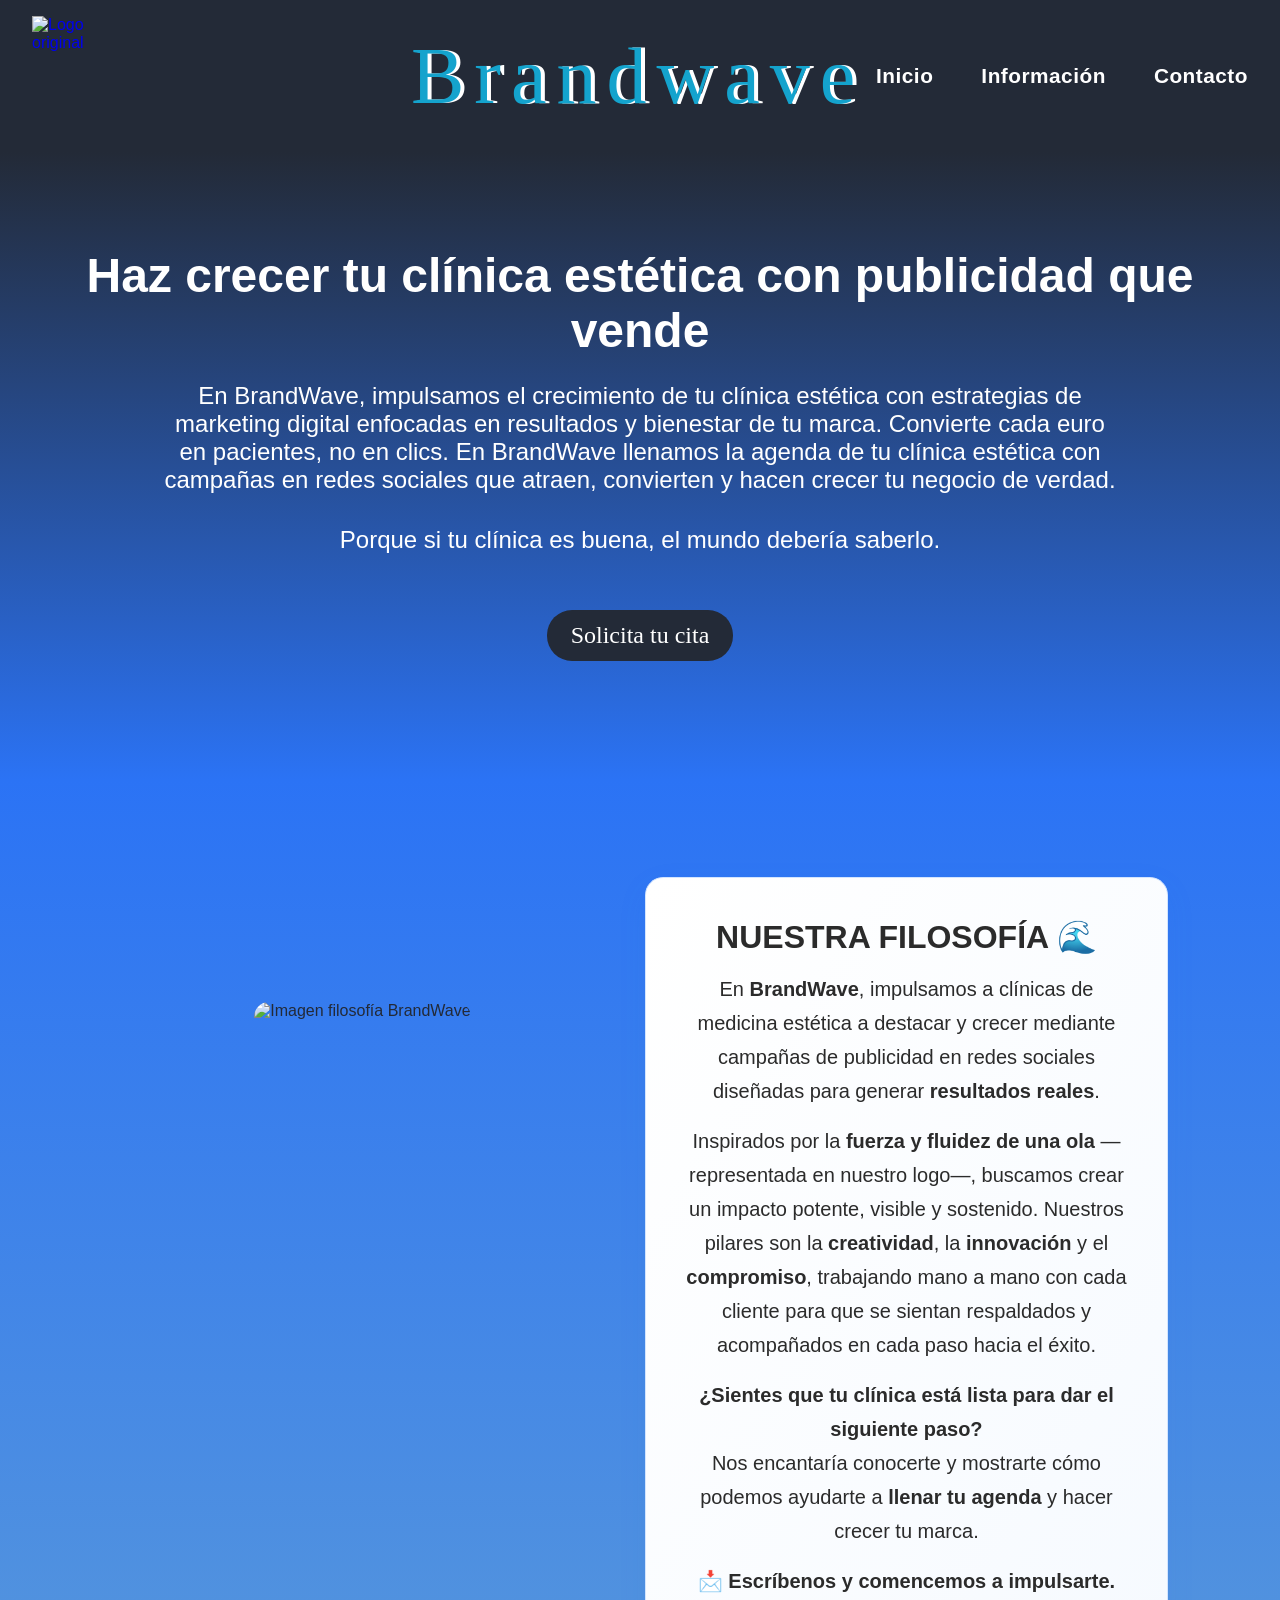
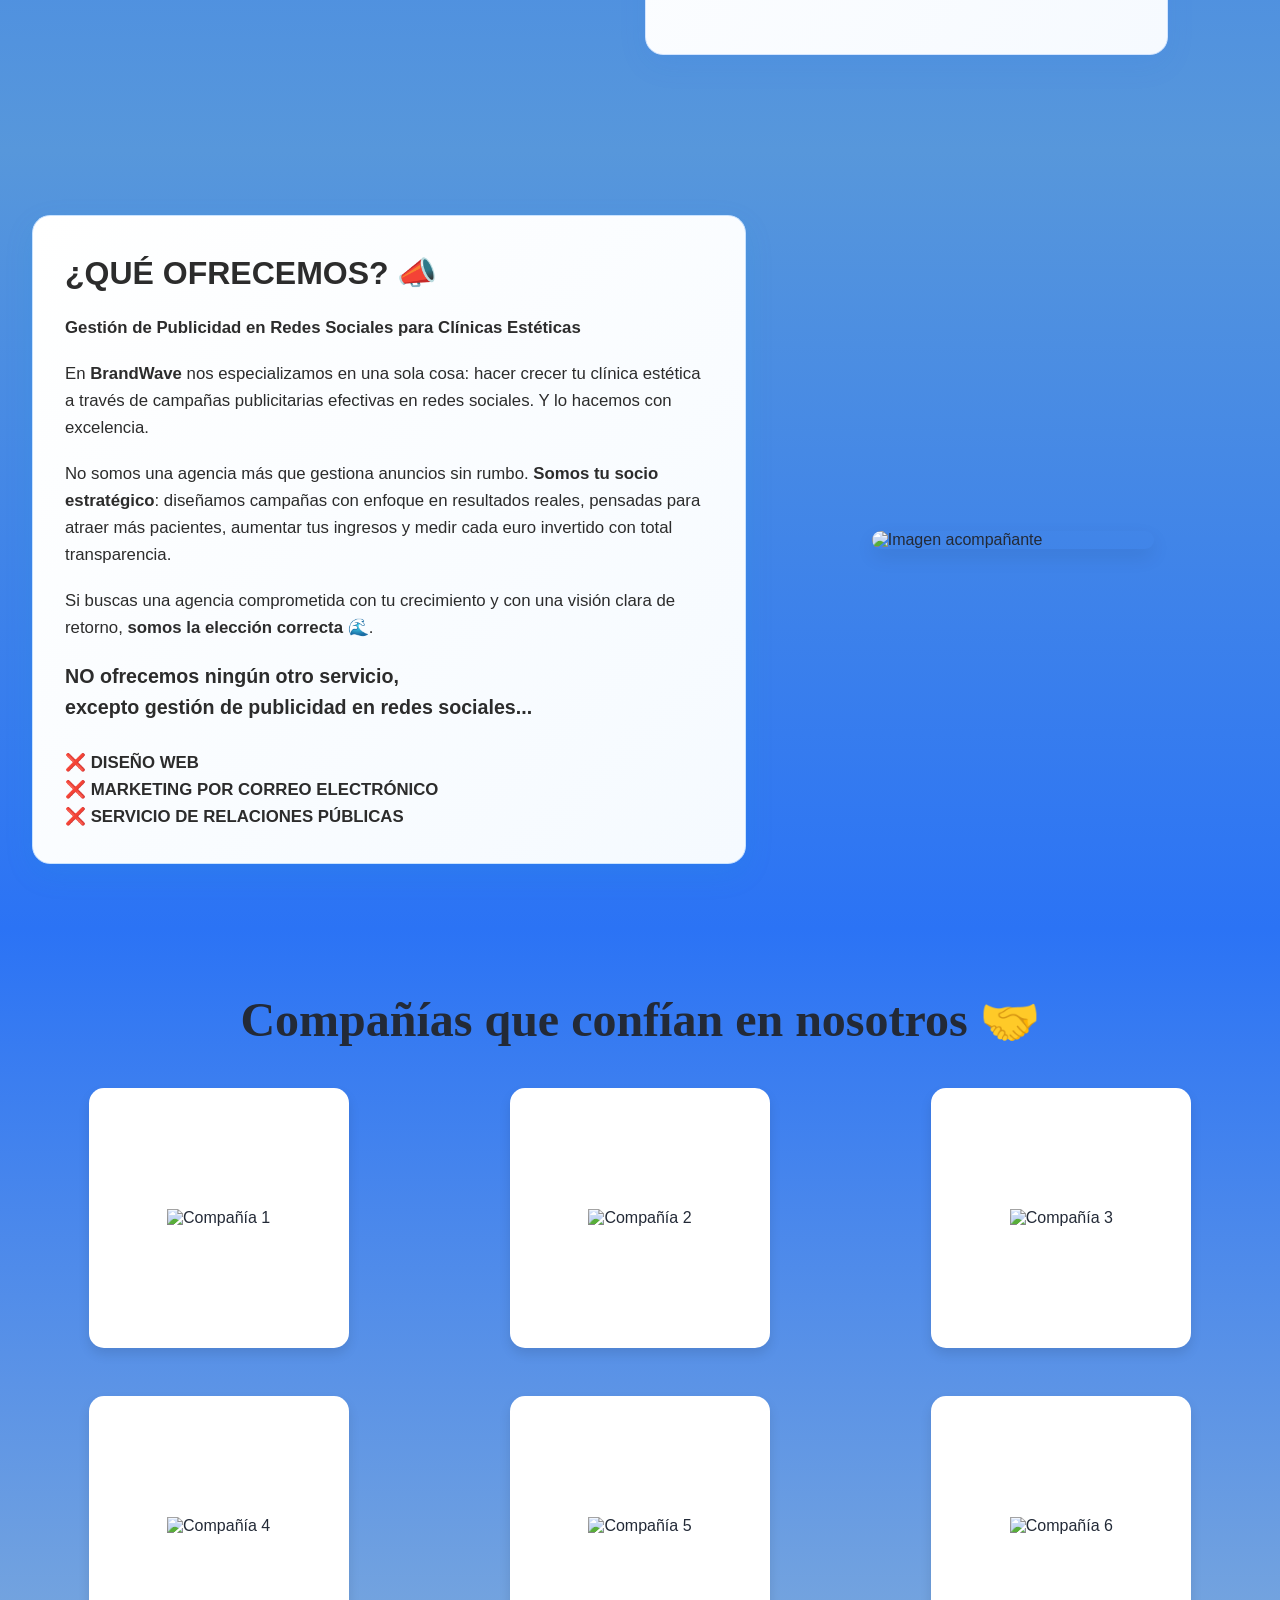
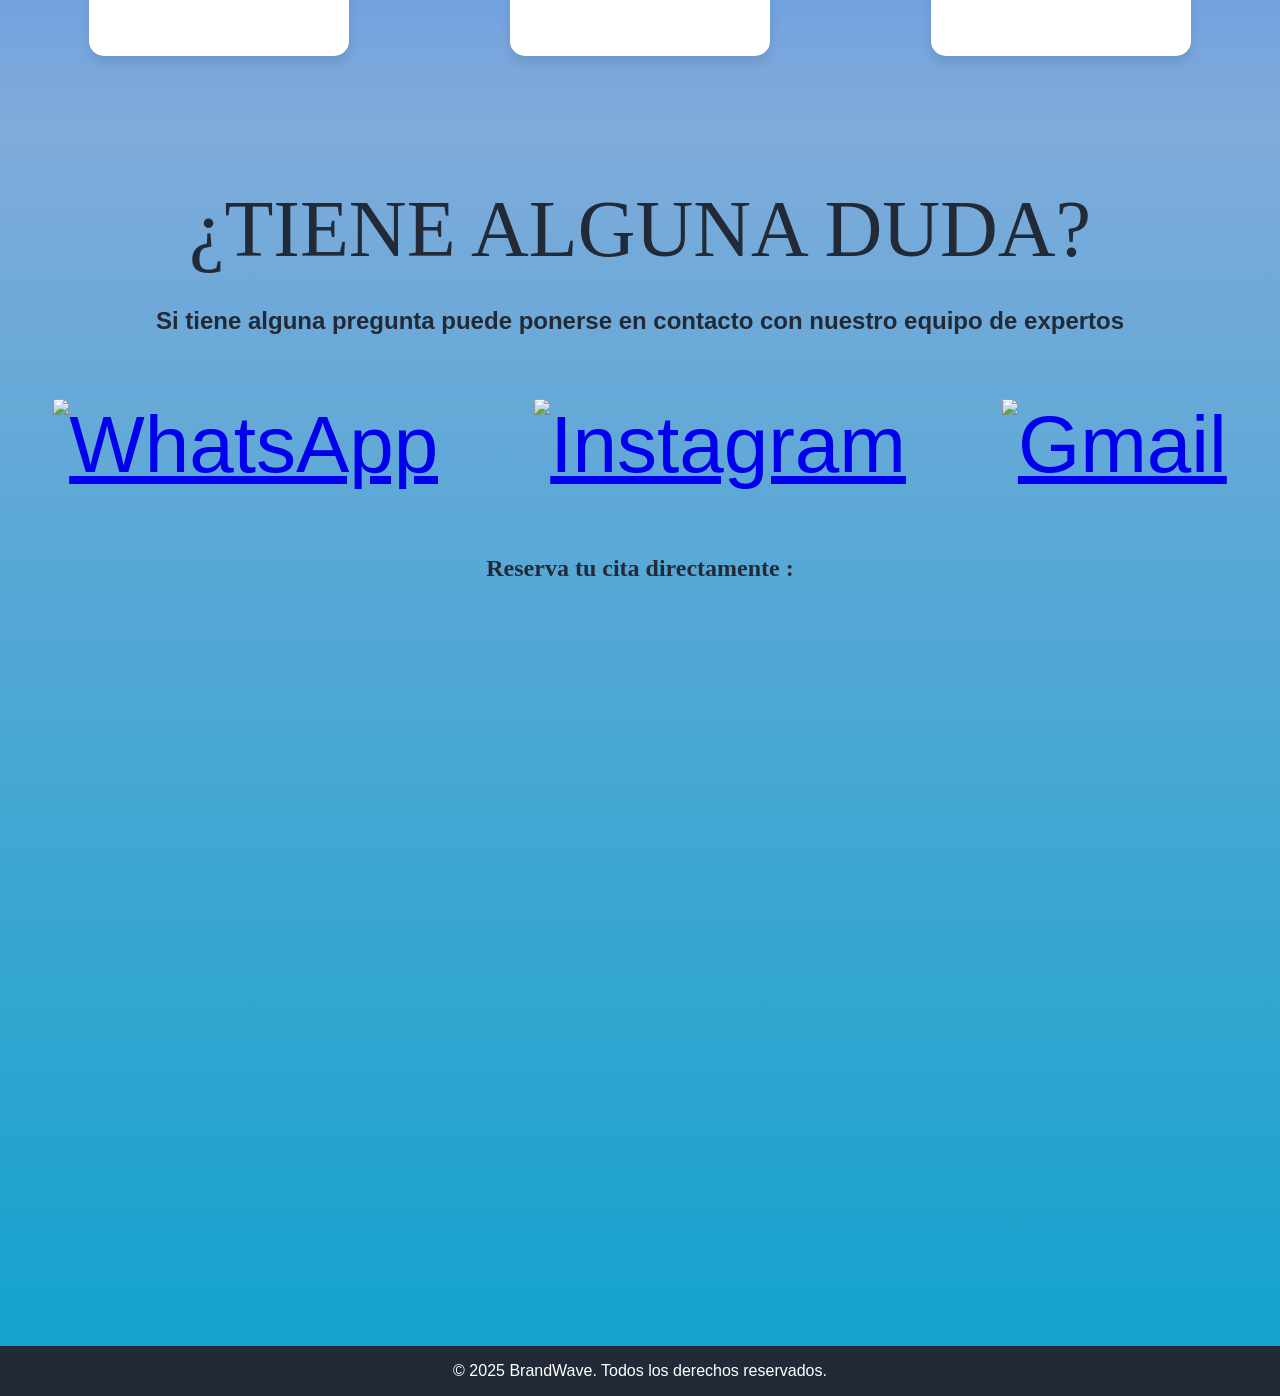
==== index.html @ b9ffb028 "Add files via upload" ====
<!DOCTYPE html>
<html lang="es">
<head>
  <meta charset="UTF-8" />
  <meta name="viewport" content="width=device-width, initial-scale=1.0" />
  <title>BrandWave</title>
  <link rel="stylesheet" href="style.css" />
  <link rel="icon" type="image/png" href="imagenes/favicon.png">
</head>
<body>

  <header>
    <nav class="navbar">
      <a href="#hero" class="logo">
        <img src="imagenes/brandwave_logo.png" alt="Logo original" class="logo-default" />
        <img src="imagenes/logo-brandwave.png" alt="Logo hover" class="logo-hover" />
      </a>       
        <div class="namebrand">
          Brandwave
        </div>

        <div class="hamburger" onclick="toggleMenu()">
          <span></span>
          <span></span>
          <span></span>
        </div>
      
        <ul class="nav-links" id="navLinks">
          <li><a href="#hero">Inicio</a></li>
          <li><a href="#services">Información</a></li>
          <li><a href="#contact">Contacto</a></li>
        </ul>
      </nav>      
  </header>

  <section id="hero" class="hero">
    <div id="particles-js"></div>
    <div class="hero-content">
      <h2>Haz crecer tu clínica estética con publicidad que vende</h2>
      <p>En BrandWave, impulsamos el crecimiento de tu clínica estética con estrategias de marketing digital enfocadas en resultados y bienestar de tu marca. Convierte cada euro en pacientes, no en clics.
        En BrandWave llenamos la agenda de tu clínica estética con campañas en redes sociales que atraen, convierten y hacen crecer tu negocio de verdad.</p>
      <p>Porque si tu clínica es buena, el mundo debería saberlo.</p>
      <button id="scrollToContact" onclick="scrollToContact()">Solicita tu cita</button>
    </div>
  </section>  

  <section id="services" class="services">
    <div class="services-layout">
      <div class="services-image">
        <img src="imagenes/tabla.png" alt="Imagen filosofía BrandWave" />
      </div>
  
      <div class="services-text-box">
        <h2>NUESTRA FILOSOFÍA 🌊</h2>
        <p>En <strong>BrandWave</strong>, impulsamos a clínicas de medicina estética a destacar y crecer mediante campañas de publicidad en redes sociales diseñadas para generar <strong>resultados reales</strong>.</p>
  
        <p>Inspirados por la <strong>fuerza y fluidez de una ola</strong> —representada en nuestro logo—, buscamos crear un impacto potente, visible y sostenido. Nuestros pilares son la <strong>creatividad</strong>, la <strong>innovación</strong> y el <strong>compromiso</strong>, trabajando mano a mano con cada cliente para que se sientan respaldados y acompañados en cada paso hacia el éxito.</p>
  
        <p><strong>¿Sientes que tu clínica está lista para dar el siguiente paso?</strong><br />
        Nos encantaría conocerte y mostrarte cómo podemos ayudarte a <strong>llenar tu agenda</strong> y hacer crecer tu marca.</p>
  
        <p>📩 <strong>Escríbenos y comencemos a impulsarte.</strong></p>
      </div>
    </div>
  </section>

  <section id="ofrecemos" class="ofrecemos-section">
    <div class="ofrecemos-layout">
      
      <div class="ofrecemos-si">
        <h2>¿QUÉ OFRECEMOS? 📣</h2>
        <p><strong>Gestión de Publicidad en Redes Sociales para Clínicas Estéticas</strong></p>
        <p>En <strong>BrandWave</strong> nos especializamos en una sola cosa: hacer crecer tu clínica estética a través de campañas publicitarias efectivas en redes sociales. Y lo hacemos con excelencia.</p>
        <p>No somos una agencia más que gestiona anuncios sin rumbo. <strong>Somos tu socio estratégico</strong>: diseñamos campañas con enfoque en resultados reales, pensadas para atraer más pacientes, aumentar tus ingresos y medir cada euro invertido con total transparencia.</p>
        <p>Si buscas una agencia comprometida con tu crecimiento y con una visión clara de retorno, <strong>somos la elección correcta</strong> 🌊.</p>
        <h3>NO ofrecemos ningún otro servicio,<br /> excepto gestión de publicidad en redes sociales...</h3>
        <ul>
          <br>
          <b>❌ DISEÑO WEB</b><br>
          <b>❌ MARKETING POR CORREO ELECTRÓNICO</b><br>
          <b>❌ SERVICIO DE RELACIONES PÚBLICAS</b>
        </ul>
      </div>
      <div class="ofrecemos-img">
        <img src="imagenes/ofrecemos-img.png" alt="Imagen acompañante" />
      </div>
    </div>
  </section>

  <section id="confian" class="confian-section">
  <h2>Compañías que confían en nosotros 🤝</h2>
  <div class="confian-grid">
    <div class="logo-item"><img src="imagenes/logo1.png" alt="Compañía 1" /></div>
    <div class="logo-item"><img src="imagenes/logo2.png" alt="Compañía 2" /></div>
    <div class="logo-item"><img src="imagenes/logo3.png" alt="Compañía 3" /></div>
    <div class="logo-item"><img src="imagenes/logo4.png" alt="Compañía 4" /></div>
    <div class="logo-item"><img src="imagenes/logo5.png" alt="Compañía 5" /></div>
    <div class="logo-item"><img src="imagenes/logo6.png" alt="Compañía 6" /></div>
  </div>
  </section>
  
  <!-- Botón scroll-top -->
  <button id="scrollTopBtn" onclick="scrollToTop()"></button>
  

  <section id="contact" class="contact">
    ¿TIENE ALGUNA DUDA?
    <div class="social-contact">
      <p>Si tiene alguna pregunta puede ponerse en contacto con nuestro equipo de expertos</p>
      <div class="social-icons">
        <a href="https://api.whatsapp.com/send?phone=34609889685&text=%C2%A1Hola!%20%F0%9F%91%8B%0AGracias%20por%20contactar%20con%20BrandWave.%20%F0%9F%9A%80%0ACu%C3%A9ntame%2C%20%C2%BFc%C3%B3mo%20puedo%20ayudarte%20a%20impulsar%20tu%20cl%C3%ADnica%20de%20medicina%20est%C3%A9tica%3F%20%F0%9F%92%BC%E2%9C%A8" target="_blank">
          <img src="imagenes/whatsapp-icon.svg" alt="WhatsApp" />
        </a>
        <a href="https://www.instagram.com/m/brandwave.agency.smma" target="_blank">
          <img src="imagenes/instagram-icon.svg" alt="Instagram" />
        </a>  
        <a href="https://mail.google.com/mail/u/0/?fs=1&tf=cm&source=mailto&su=Consulta+sobre+publicidad+y+crecimiento&to=cmeseguergarcia@gmail.com&body=%C2%A1Hola!+%F0%9F%98%8A+Me+encantar%C3%ADa+conocer+m%C3%A1s+sobre+c%C3%B3mo+funciona+vuestra+estrategia+para+conseguir+pacientes+y+qu%C3%A9+tipo+de+campa%C3%B1as+podr%C3%ADais+crear+para+mi+cl%C3%ADnica+est%C3%A9tica+%F0%9F%92%86%E2%80%8D%E2%99%80%EF%B8%8F%E2%9C%A8." target="_blank">
          <img src="imagenes/gmail-icon.svg" alt="Gmail" />
        </a>
      </div>
    </div>
    <!-- Calendly integrado -->
    <div class="calendly-contact">
      <p>Reserva tu cita directamente :</p>
      <div class="calendly-inline-widget" data-url="https://calendly.com/brandwaveagency" style="min-width:320px;height:700px;"></div>
    </div>
    <script type="text/javascript" src="https://assets.calendly.com/assets/external/widget.js" async></script>
  </section>

  <footer>
    <p>&copy; 2025 BrandWave. Todos los derechos reservados.</p>
  </footer>

  <script src="imagenes/particles.min.js"></script>
  <script src="script.js"></script>
</body>
</html>
---- style.css ----
/* Estilos base */

* {
    margin: 0;
    padding: 0;
    box-sizing: border-box;
    font-family: 'Segoe UI', sans-serif;
  }
  
  @font-face {
    font-family:letratop;
    src: url(imagenes/Akira.otf);
  }

  @font-face {
    font-family:letratop2;
    src: url(imagenes/Super.ttf);
  }

  .namebrand {
    color: #14a3cd;
    text-shadow: #ffffff 4px 0;
    font-size: 5rem;
    font-family: letratop;
    letter-spacing: 10px;
    transition: color 0.5s ease, transform 0.4s ease;
    padding-left: 23rem;
    cursor: default;
  }  

  .namebrand:hover {
    color: #2B73F5;
    transform: scale(1.05);
  }

  .logo {
    position: relative;
    display: flex;
    align-items: center;
    height: 120px;
    width: auto;
  }

  .logo img {
    height: 130px;
    width: auto;
    object-fit: contain;
    position: absolute;
    top: 0;
    left: 0;
    transition: opacity 0.75s ease-in-out;
  }  
  
  .logo-hover {
    opacity: 0;
    z-index: 2;
  }
  
  .logo-default {
    z-index: 1;
  }

  /* Hover suave */

  .logo:hover .logo-hover {
  opacity: 1;
  }

  .logo:hover .logo-default {
  opacity: 0;
  }

  body {
    background-color: linear-gradient(to bottom, #5797DB, #2b73f5);;
    color: #232A37;
  }
  
  /* Navbar */
  .navbar {
    display: flex;
    justify-content: space-between;
    align-items: center;
    background-color: #232A37;
    padding: 1rem 2rem;
    flex-wrap: wrap;
  }
  
  .nav-links {
    list-style: none;
    display: flex;
    gap: 3rem;
  }

  .nav-links a {
    color: #ffffff;
    text-decoration: none;
    font-weight: bold;
    font-size: 1.3rem;
    letter-spacing: 0.5px;
    transition: color 0.5s ease, transform 0.2s ease;
    display: inline-block;
  }  

  .nav-links a:hover {
    color: #2b73f5;
    transform: scale(1.1);
  }
  
  .hamburger {
    display: none;
    flex-direction: column;
    cursor: pointer;
    gap: 5px;
  }
  
  .hamburger span {
    width: 25px;
    height: 3px;
    background-color: #232a37;
    border-radius: 2px;
    transition: all 0.5s ease;
  }
  
  /* Hero */
  .hero {
    background: linear-gradient(to bottom, #232a37, #2b73f5);
    color: white;
    text-align: center;
    padding: 2rem 2rem;
    cursor: default;
    position: relative;
    overflow: hidden;
  }

  #particles-js {
    position: absolute;
    width: 100%;
    height: 100%;
    top: 0;
    left: 0;
    z-index: 0;
    pointer-events: auto;
  }
    
  .hero-content {
    position: relative;
    z-index: 1;
    text-align: center;
    padding: 4rem 2rem;
    pointer-events: none;
  }

  .hero-content h2 {
    font-size: 3rem;
    margin-bottom: 1.5rem;
  }
  
  .hero-content p {
    font-size: 1.5rem;
    margin-bottom: 2rem;
    padding-left: 6rem;
    padding-right: 6rem;
  }

  .hero-content button {
    background-color: #232a37;
    color: white;
    padding: 0.75rem 1.5rem;
    margin-bottom: 1.5rem;
    margin-top: 1.5rem;
    border: none;
    border-radius: 25px;
    font-size: 1.5rem;
    font-family: letratop2;
    cursor: pointer;
    position: relative;
    pointer-events: auto;
    transition: background-color 0.4s ease, transform 0.4s ease, filter 0.3s ease;
  }

  .hero-content button:hover {
    background-color: #4685f8;
    transform: scale(1.3);
    filter: brightness(1.1);
  }

  /* Servicios */
  .services {
    padding: 4rem 2rem;
    background: linear-gradient(to bottom, #2b73f5, #5797db);
    text-align: center;
  }
  
  .services h2 {
    font-size: 2.3rem;
    margin-bottom: 2rem;
  }

  .services-layout {
    display: flex;
    justify-content: space-between;
    align-items: stretch;
    flex-wrap: nowrap;
    gap: 2rem;
    padding: 2rem 5rem;
  }
  
  .services-image,
  .services-text-box {
    flex: 1 1 65%;
    max-width: 65%;
  }
  
  /* Imagen */
  .services-image {
    display: flex;
    align-items: center;
    justify-content: center;
  }
  
  .services-image img {
    max-width: 100%;
    height: 33rem;
    border-radius: 15px;
    object-fit: cover;
  }
  
  /* Caja blanca */
  .services-text-box {
    background: linear-gradient(to bottom right, #ffffff, #f6faff);
    border: 1px solid #d3e5ff;
    border-radius: 18px;
    padding: 2.5rem;
    box-shadow: 0 10px 30px rgba(43, 115, 245, 0.08);
    color: #2b2b2b;
    display: flex;
    flex-direction: column;
    justify-content: center;
    transition: transform 0.3s ease, box-shadow 0.3s ease;
  }
  
  .services-text-box:hover {
    transform: translateY(-3px);
    box-shadow: 0 12px 34px rgba(43, 115, 245, 0.12);
  }  
  
  .services-text-box h2 {
    margin-bottom: 1rem;
    font-size: 2rem;
  }
  
  .services-text-box p {
    font-size: 1.25rem;
    line-height: 1.7;
    margin-bottom: 1rem;
  }  

  /* Ofrecemos */
  .ofrecemos-section {
    background: linear-gradient(to bottom, #5797db, #2b73f5);
    padding: 4rem 2rem;
  }

  .ofrecemos-layout {
    display: flex;
    gap: 2rem;
    align-items: stretch;
    flex-wrap: nowrap;
  }
  
  .ofrecemos-img {
    flex: 1 1 35%;
    display: flex;
    align-items: center;
    justify-content: center;
  }
  
  .ofrecemos-img img {
    width: 60%;
    height: auto;
    max-height: 600px;
    border-radius: 12px;
    box-shadow: 0 8px 20px rgba(0, 0, 0, 0.08);
    transition: transform 0.4s ease;
  }  

  .ofrecemos-img:hover {
    transform: scale(1.01);
  }

  .ofrecemos-si {
    background: linear-gradient(to bottom right, #ffffff, #f5faff);
    border: 1px solid #c9e3ff;
    border-radius: 18px;
    padding: 2rem;
    flex: 1 1 55%;
    max-height: none;
    box-shadow: 0 10px 30px rgba(20, 163, 205, 0.1);
    font-size: 1.05rem;
    line-height: 1.6;
    color: #2c2c2c;
    transition: transform 0.3s ease, box-shadow 0.3s ease;
  }
  
  .ofrecemos-si:hover {
    transform: translateY(-4px);
    box-shadow: 0 14px 40px rgba(20, 163, 205, 0.15);
  }

  .ofrecemos-si h2 {
    font-size: 2rem;
    margin-bottom: 1rem;
  }

  .ofrecemos-si p {
    margin-bottom: 1.2rem;
  }
  
  /* Contacto */
  .contact {
    padding: 4rem 2rem;
    background: linear-gradient(to bottom, #7fabdb, #14a3cd);
    text-align: center;
    font-size: 5rem;
    font-family: letratop2;
  }
  
  .contact h2 {
    margin-bottom: 1.5rem;
  }
  
  .contact form {
    max-width: 500px;
    margin: auto;
    display: flex;
    flex-direction: column;
    gap: 1rem;
  }
  
  .social-contact {
    text-align: center;
    margin-top: 2rem;
  }
  
  .social-contact p {
    font-size: 1.5rem;
    font-weight: 640;
    margin-bottom: 1.5rem;
  }
  
  .social-icons {
    display: flex;
    justify-content: center;
    gap: 6rem;
    margin-top: 4rem;
    margin-bottom: 4rem;
    flex-wrap: wrap;
  }
  
  .social-icons a img {
    width: 100px;
    height: 100px;
    transition: transform 0.3s ease, filter 0.3s ease;
  }
  
  .social-icons a:hover img {
    transform: scale(1.2);
    filter: brightness(1.3);
  }
  
  /* Calendly */
  .calendly-contact {
    text-align: center;
    margin-top: 3rem;
  }
  
  .calendly-contact p {
    font-size: 1.5rem;
    font-weight: bold;
    font-family: letratop;
  }

  footer {
    background-color: #232a37;
    color: #ffffff;
    text-align: center;
    padding: 1rem;
    font-size: 1rem;
  }
  
  /* Scroll to top button */
  #scrollTopBtn {
    position: fixed;
    bottom: 30px;
    left: 30px;
    width: 60px;
    height: 60px;
    border: none;
    background: transparent;
    background-image: url('imagenes/flecha-arriba.svg');
    background-size: contain;
    background-repeat: no-repeat;
    background-position: center;
    cursor: pointer;
    z-index: 999;
    display: none;
    transition: opacity 0.3s ease;
  }

  .confian-section {
    padding: 4rem 2rem;
    background: linear-gradient(to bottom,#2b73f5, #7fabdb);
    text-align: center;
  }
  
  .confian-section h2 {
    font-size: 3rem;
    margin-bottom: 2.5rem;
    color: #232a37;
    font-family: letratop2;
  }
  
  .confian-grid {
    display: grid;
    grid-template-columns: repeat(3, 1fr);
    gap: 3rem;
    justify-items: center;
    align-items: center;
  }

  .logo-item {
    width: 260px;
    height: 260px;
    background-color: white;
    border-radius: 15px;
    display: flex;
    justify-content: center;
    align-items: center;
    transition: transform 0.4s ease, filter 0.3s ease;
    box-shadow: 0 6px 12px rgba(0, 0, 0, 0.1);
    cursor: default;
  }
  
  .logo-item img {
    max-width: 80%;
    max-height: 80%;
    object-fit: contain;
  }
  
  .logo-item:hover {
    transform: scale(1.15);
  }
  
  #scrollTopBtn:hover {
    opacity: 0.8;
  }    

  @media (max-width: 768px) {
    .navbar {
      flex-direction: row;
      justify-content: space-between;
      align-items: center;
    }
  
    .logo img {
      height: 90px;
    }
    
    .namebrand {
      display: none;
    }

    .hamburger {
      display: flex;
      flex-direction: column;
      cursor: pointer;
      gap: 5px;
      z-index: 1001;
    }
  
    .hamburger span {
      width: 25px;
      height: 3px;
      background-color: #fff;
      border-radius: 2px;
      transition: all 0.3s ease;
    }
  
    .nav-links {
      position: fixed;
      top: 0;
      right: -100%;
      height: 100vh;
      width: 240px;
      background-color: #333;
      flex-direction: column;
      align-items: flex-start;
      padding: 2rem 1.5rem;
      gap: 1.5rem;
      transition: right 0.3s ease-in-out;
      z-index: 1000;
      overflow-y: auto;
    }    
  
    .nav-links.active {
      right: 0;
    }
  
    .nav-links a {
      color: #fff;
      font-size: 1.2rem;
      font-weight: 500;
      text-decoration: none;
    }
  
    .hero-content h2 {
      font-size: 2rem;
    }
  
    .hero-content p {
      font-size: 1rem;
      padding-left: 0.5rem;
      padding-right: 0.5rem;
    }
  
    .hero-content button,
    .contact button {
      width: 100%;
      font-size: 1.7rem;
    }
  
    .services h2,
    .contact h2 {
      font-size: 1.8rem;
    }
  
    .contact form {
      width: 100%;
      padding: 0 1rem;
    }
  
    .contact input,
    .contact textarea {
      font-size: 1rem;
    }

    .services-layout {
      flex-direction: column;
      align-items: center;
      padding: 2rem 1rem;
    }
  
    .services-image,
    .services-text-box {
      max-width: 100%;
      flex: 1 1 100%;
    }
  
    .services-image img {
      width: 100%;
      height: 13.5rem;
      border-radius: 15px;
    }
  
    .services-text-box {
      padding: 1.5rem;
    }
  
    .services-text-box h2 {
      font-size: 1rem;
    }
  
    .services-text-box p {
      font-size: 1rem;
    }
    
   .ofrecemos-layout {
    flex-direction: column;
    align-items: center;
  }

  .ofrecemos-img {
    width: 100%;
    height: auto;
    padding: 1rem;
  }

  .ofrecemos-img img {
    width: 100%;
    height: auto;
    max-height: 300px;
    object-fit: contain;
  }

  .ofrecemos-si,
  .ofrecemos-no {
      flex: 1 1 100%;
  }
  
  .ofrecemos-si h2 {
      font-size: 1.6rem;
  }

  .social-icons {
      gap: 2rem;
      margin-top: 2rem;
      margin-bottom: 2rem;
  }
  
  .social-icons a img {
      width: 60px;
      height: 60px;
  }

  #scrollTopBtn {
      width: 45px;
      height: 45px;
      bottom: 20px;
      left: 20px;
  }

  .confian-grid {
      grid-template-columns: repeat(2, 1fr);
      gap: 2rem;
  }
  
  .logo-item {
      width: 100px;
      height: 100px;
  }
  }
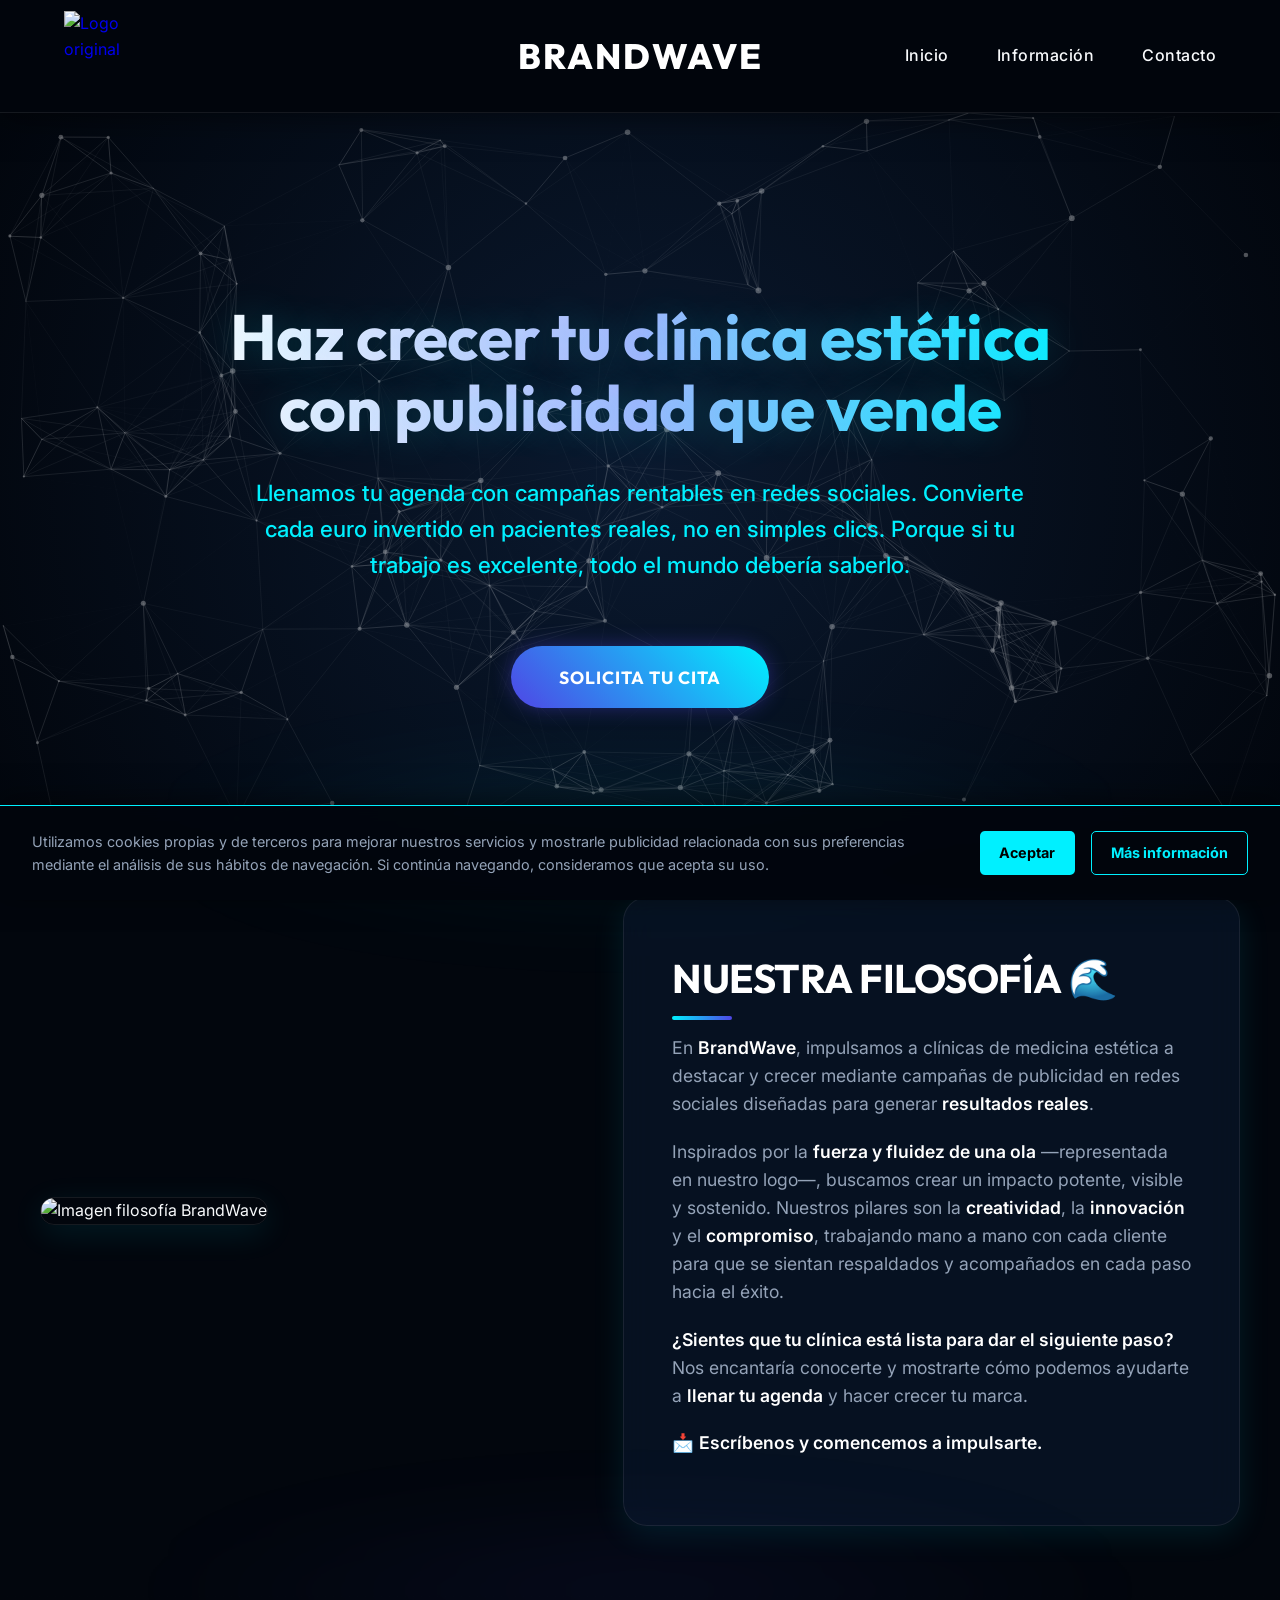
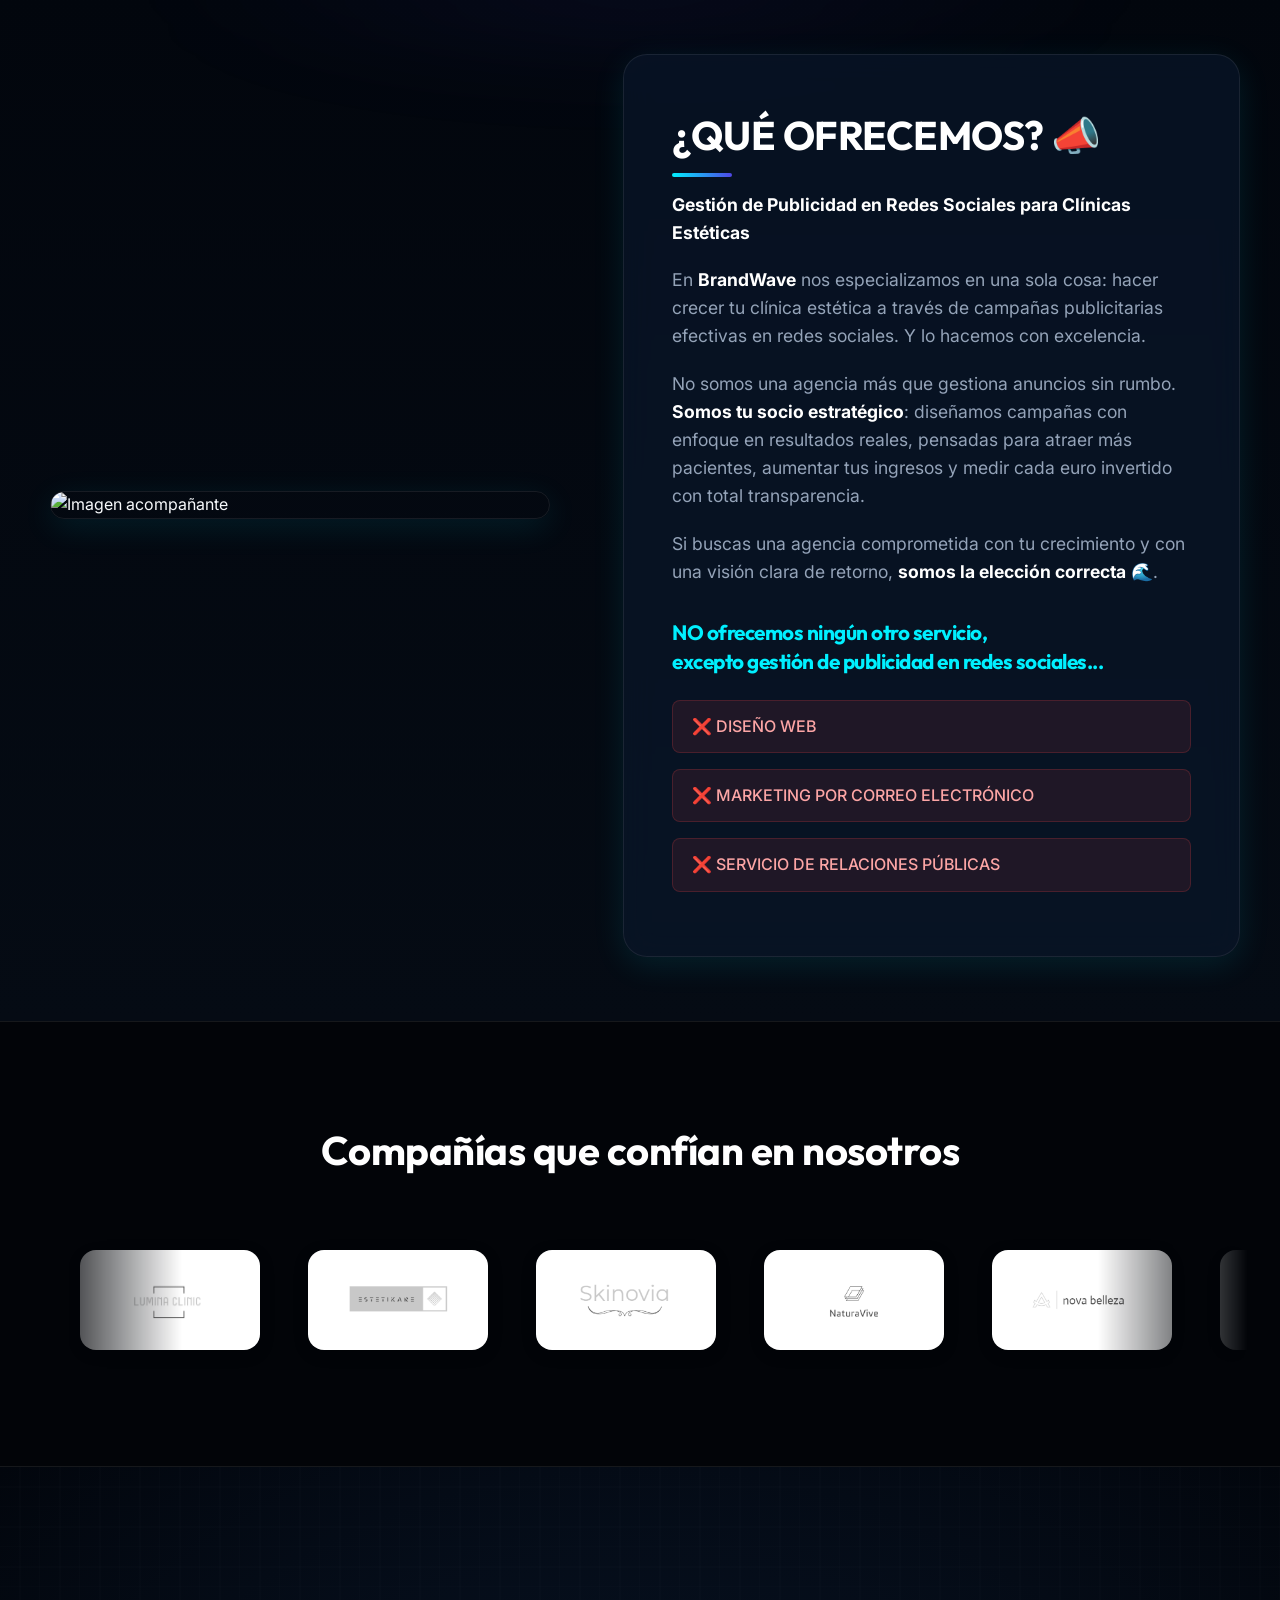
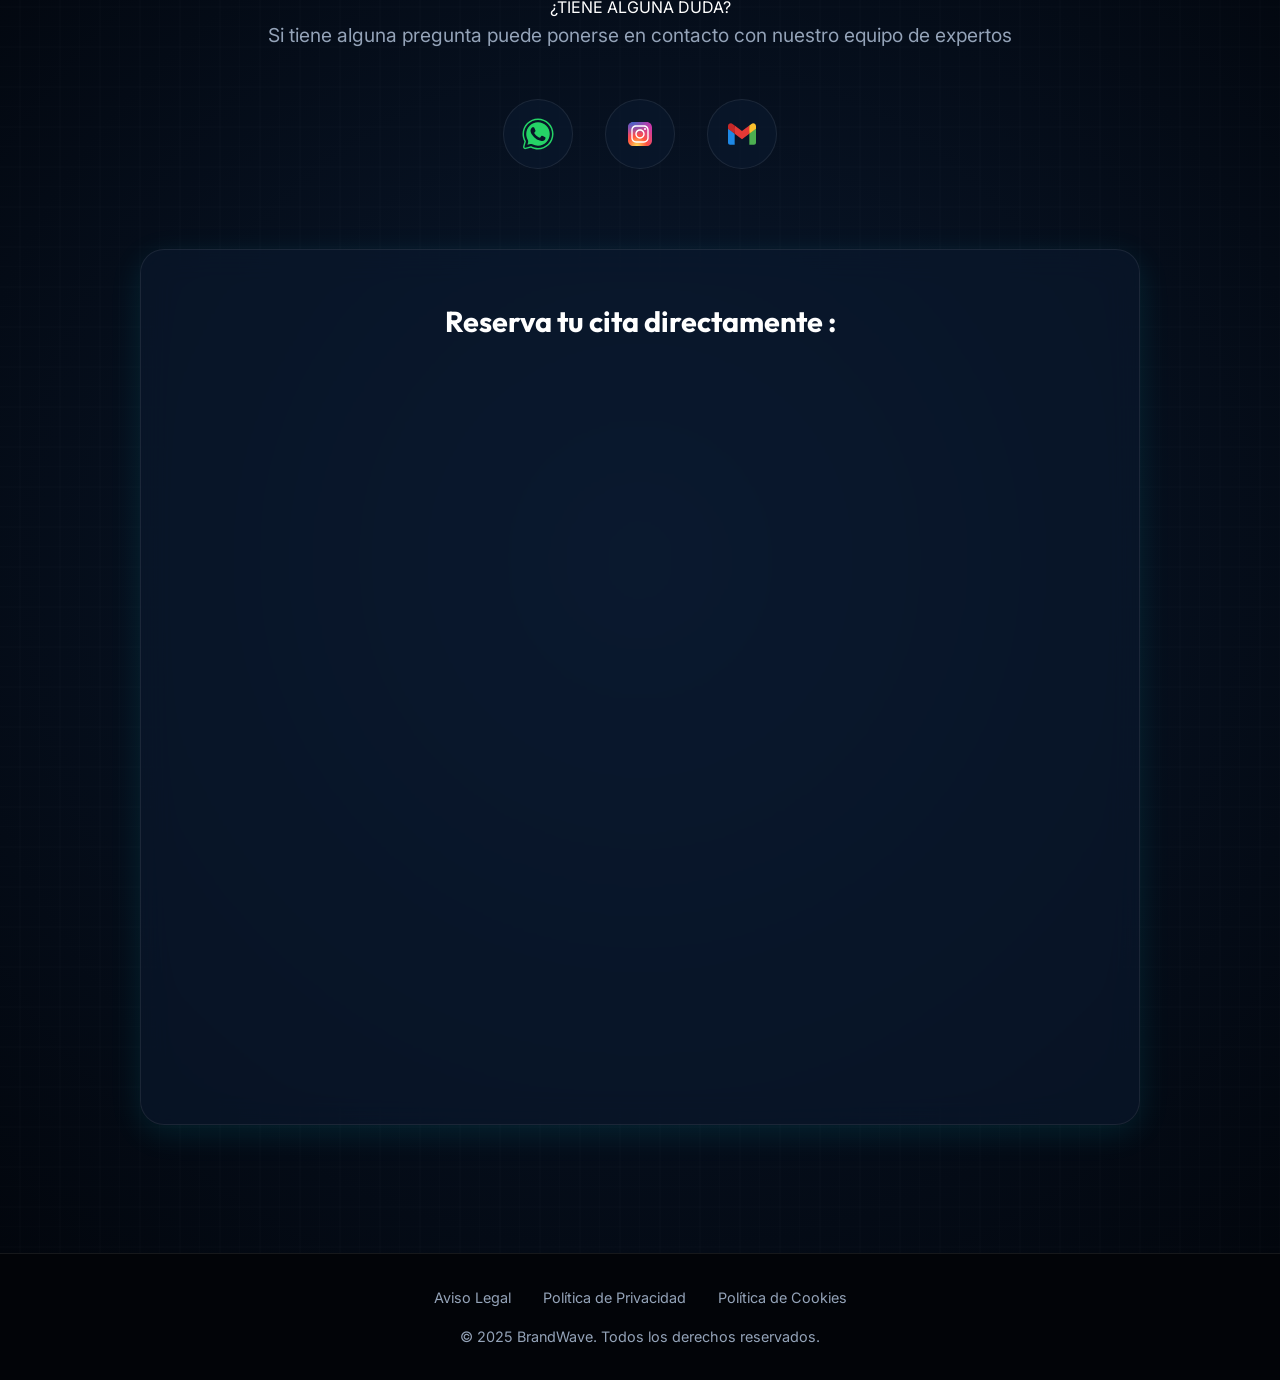
==== commit a6c4eb8f: "Add files via upload" ====
--- a/index.html
+++ b/index.html
@@ -1,137 +1,214 @@
 <!DOCTYPE html>
 <html lang="es">
+
 <head>
   <meta charset="UTF-8" />
   <meta name="viewport" content="width=device-width, initial-scale=1.0" />
-  <title>BrandWave</title>
+  <title>BrandWave | Agencia de Marketing para Clínicas Estéticas</title>
+  <meta name="description" content="En BrandWave llenamos la agenda de tu clínica de medicina estética con campañas rentables de publicidad en redes sociales. Atrae pacientes reales y multiplica tus ingresos." />
+  
+  <!-- Open Graph / Redes Sociales -->
+  <meta property="og:type" content="website" />
+  <meta property="og:url" content="https://brandwave.es/" />
+  <meta property="og:title" content="BrandWave | Marketing para Clínicas Estéticas" />
+  <meta property="og:description" content="Especialistas en conseguir más pacientes y aumentar los ingresos de tu clínica estética mediante publicidad efectiva en redes sociales." />
+  <meta property="og:image" content="https://brandwave.es/imagenes/brandwave_logo.png" />
+  
+  <!-- Twitter -->
+  <meta property="twitter:card" content="summary_large_image" />
+  <meta property="twitter:url" content="https://brandwave.es/" />
+  <meta property="twitter:title" content="BrandWave | Marketing para Clínicas Estéticas" />
+  <meta property="twitter:description" content="Especialistas en conseguir más pacientes y aumentar los ingresos de tu clínica estética mediante publicidad efectiva en redes sociales." />
+  <meta property="twitter:image" content="https://brandwave.es/imagenes/brandwave_logo.png" />
+
+  <!-- Schema.org JSON-LD -->
+  <script type="application/ld+json">
+  {
+    "@context": "https://schema.org",
+    "@type": "ProfessionalService",
+    "name": "BrandWave",
+    "image": "https://brandwave.es/imagenes/brandwave_logo.png",
+    "description": "Agencia especializada en la gestión de publicidad en redes sociales para clínicas de medicina estética.",
+    "url": "https://brandwave.es/",
+    "telephone": "+34609889685",
+    "address": {
+      "@type": "PostalAddress",
+      "addressCountry": "ES"
+    },
+    "sameAs": [
+      "https://www.instagram.com/m/brandwave.agency.smma"
+    ]
+  }
+  </script>
+  <link rel="preconnect" href="https://fonts.googleapis.com">
+  <link rel="preconnect" href="https://fonts.gstatic.com" crossorigin>
+  <link
+    href="https://fonts.googleapis.com/css2?family=Inter:wght@300;400;500;600&family=Outfit:wght@400;600;700;800;900&display=swap"
+    rel="stylesheet">
   <link rel="stylesheet" href="style.css" />
   <link rel="icon" type="image/png" href="imagenes/favicon.png">
 </head>
+
 <body>
 
   <header>
     <nav class="navbar">
       <a href="#hero" class="logo">
-        <img src="imagenes/brandwave_logo.png" alt="Logo original" class="logo-default" />
-        <img src="imagenes/logo-brandwave.png" alt="Logo hover" class="logo-hover" />
-      </a>       
-        <div class="namebrand">
-          Brandwave
-        </div>
-
-        <div class="hamburger" onclick="toggleMenu()">
-          <span></span>
-          <span></span>
-          <span></span>
-        </div>
-      
-        <ul class="nav-links" id="navLinks">
-          <li><a href="#hero">Inicio</a></li>
-          <li><a href="#services">Información</a></li>
-          <li><a href="#contact">Contacto</a></li>
-        </ul>
-      </nav>      
+        <img src="imagenes/brandwave_logo.webp" alt="Logo original" class="logo-default" />
+        <img src="imagenes/logo-brandwave.webp" alt="Logo hover" class="logo-hover" />
+      </a>
+      <div class="namebrand">
+        Brandwave
+      </div>
+
+      <div class="hamburger" onclick="toggleMenu()">
+        <span></span>
+        <span></span>
+        <span></span>
+      </div>
+
+      <ul class="nav-links" id="navLinks">
+        <li><a href="#hero">Inicio</a></li>
+        <li><a href="#services">Información</a></li>
+        <li><a href="#contact">Contacto</a></li>
+      </ul>
+    </nav>
   </header>
 
   <section id="hero" class="hero">
     <div id="particles-js"></div>
     <div class="hero-content">
       <h2>Haz crecer tu clínica estética con publicidad que vende</h2>
-      <p>En BrandWave, impulsamos el crecimiento de tu clínica estética con estrategias de marketing digital enfocadas en resultados y bienestar de tu marca. Convierte cada euro en pacientes, no en clics.
-        En BrandWave llenamos la agenda de tu clínica estética con campañas en redes sociales que atraen, convierten y hacen crecer tu negocio de verdad.</p>
-      <p>Porque si tu clínica es buena, el mundo debería saberlo.</p>
+      <p>Llenamos tu agenda con campañas rentables en redes sociales. Convierte cada euro invertido en pacientes reales, no en simples clics. Porque si tu trabajo es excelente, todo el mundo debería saberlo.</p>
       <button id="scrollToContact" onclick="scrollToContact()">Solicita tu cita</button>
     </div>
-  </section>  
-
-  <section id="services" class="services">
+  </section>
+
+  <section id="services" class="services fade-in">
     <div class="services-layout">
       <div class="services-image">
-        <img src="imagenes/tabla.png" alt="Imagen filosofía BrandWave" />
-      </div>
-  
+        <img src="imagenes/tabla.webp" alt="Imagen filosofía BrandWave" loading="lazy" />
+      </div>
+
       <div class="services-text-box">
         <h2>NUESTRA FILOSOFÍA 🌊</h2>
-        <p>En <strong>BrandWave</strong>, impulsamos a clínicas de medicina estética a destacar y crecer mediante campañas de publicidad en redes sociales diseñadas para generar <strong>resultados reales</strong>.</p>
-  
-        <p>Inspirados por la <strong>fuerza y fluidez de una ola</strong> —representada en nuestro logo—, buscamos crear un impacto potente, visible y sostenido. Nuestros pilares son la <strong>creatividad</strong>, la <strong>innovación</strong> y el <strong>compromiso</strong>, trabajando mano a mano con cada cliente para que se sientan respaldados y acompañados en cada paso hacia el éxito.</p>
-  
+        <p>En <strong>BrandWave</strong>, impulsamos a clínicas de medicina estética a destacar y crecer mediante
+          campañas de publicidad en redes sociales diseñadas para generar <strong>resultados reales</strong>.</p>
+
+        <p>Inspirados por la <strong>fuerza y fluidez de una ola</strong> —representada en nuestro logo—, buscamos crear
+          un impacto potente, visible y sostenido. Nuestros pilares son la <strong>creatividad</strong>, la
+          <strong>innovación</strong> y el <strong>compromiso</strong>, trabajando mano a mano con cada cliente para que
+          se sientan respaldados y acompañados en cada paso hacia el éxito.</p>
+
         <p><strong>¿Sientes que tu clínica está lista para dar el siguiente paso?</strong><br />
-        Nos encantaría conocerte y mostrarte cómo podemos ayudarte a <strong>llenar tu agenda</strong> y hacer crecer tu marca.</p>
-  
+          Nos encantaría conocerte y mostrarte cómo podemos ayudarte a <strong>llenar tu agenda</strong> y hacer crecer
+          tu marca.</p>
+
         <p>📩 <strong>Escríbenos y comencemos a impulsarte.</strong></p>
       </div>
     </div>
   </section>
 
-  <section id="ofrecemos" class="ofrecemos-section">
+  <section id="ofrecemos" class="ofrecemos-section fade-in">
     <div class="ofrecemos-layout">
-      
+
       <div class="ofrecemos-si">
         <h2>¿QUÉ OFRECEMOS? 📣</h2>
         <p><strong>Gestión de Publicidad en Redes Sociales para Clínicas Estéticas</strong></p>
-        <p>En <strong>BrandWave</strong> nos especializamos en una sola cosa: hacer crecer tu clínica estética a través de campañas publicitarias efectivas en redes sociales. Y lo hacemos con excelencia.</p>
-        <p>No somos una agencia más que gestiona anuncios sin rumbo. <strong>Somos tu socio estratégico</strong>: diseñamos campañas con enfoque en resultados reales, pensadas para atraer más pacientes, aumentar tus ingresos y medir cada euro invertido con total transparencia.</p>
-        <p>Si buscas una agencia comprometida con tu crecimiento y con una visión clara de retorno, <strong>somos la elección correcta</strong> 🌊.</p>
+        <p>En <strong>BrandWave</strong> nos especializamos en una sola cosa: hacer crecer tu clínica estética a través
+          de campañas publicitarias efectivas en redes sociales. Y lo hacemos con excelencia.</p>
+        <p>No somos una agencia más que gestiona anuncios sin rumbo. <strong>Somos tu socio estratégico</strong>:
+          diseñamos campañas con enfoque en resultados reales, pensadas para atraer más pacientes, aumentar tus ingresos
+          y medir cada euro invertido con total transparencia.</p>
+        <p>Si buscas una agencia comprometida con tu crecimiento y con una visión clara de retorno, <strong>somos la
+            elección correcta</strong> 🌊.</p>
         <h3>NO ofrecemos ningún otro servicio,<br /> excepto gestión de publicidad en redes sociales...</h3>
         <ul>
-          <br>
-          <b>❌ DISEÑO WEB</b><br>
-          <b>❌ MARKETING POR CORREO ELECTRÓNICO</b><br>
-          <b>❌ SERVICIO DE RELACIONES PÚBLICAS</b>
+          <li>❌ DISEÑO WEB</li>
+          <li>❌ MARKETING POR CORREO ELECTRÓNICO</li>
+          <li>❌ SERVICIO DE RELACIONES PÚBLICAS</li>
         </ul>
       </div>
       <div class="ofrecemos-img">
-        <img src="imagenes/ofrecemos-img.png" alt="Imagen acompañante" />
-      </div>
-    </div>
-  </section>
-
-  <section id="confian" class="confian-section">
-  <h2>Compañías que confían en nosotros 🤝</h2>
-  <div class="confian-grid">
-    <div class="logo-item"><img src="imagenes/logo1.png" alt="Compañía 1" /></div>
-    <div class="logo-item"><img src="imagenes/logo2.png" alt="Compañía 2" /></div>
-    <div class="logo-item"><img src="imagenes/logo3.png" alt="Compañía 3" /></div>
-    <div class="logo-item"><img src="imagenes/logo4.png" alt="Compañía 4" /></div>
-    <div class="logo-item"><img src="imagenes/logo5.png" alt="Compañía 5" /></div>
-    <div class="logo-item"><img src="imagenes/logo6.png" alt="Compañía 6" /></div>
-  </div>
-  </section>
-  
+        <img src="imagenes/ofrecemos-img.webp" alt="Imagen acompañante" loading="lazy" />
+      </div>
+    </div>
+  </section>
+
+  <section id="confian" class="confian-section fade-in">
+    <h2>Compañías que confían en nosotros</h2>
+    <div class="marquee-container">
+      <div class="marquee-content">
+        <!-- Primer set de logos -->
+        <div class="logo-item"><img src="imagenes/logo1.png" alt="Logo de cliente 1" loading="lazy" /></div>
+        <div class="logo-item"><img src="imagenes/logo2.png" alt="Logo de cliente 2" loading="lazy" /></div>
+        <div class="logo-item"><img src="imagenes/logo3.png" alt="Logo de cliente 3" loading="lazy" /></div>
+        <div class="logo-item"><img src="imagenes/logo4.png" alt="Logo de cliente 4" loading="lazy" /></div>
+        <div class="logo-item"><img src="imagenes/logo5.png" alt="Logo de cliente 5" loading="lazy" /></div>
+        <div class="logo-item"><img src="imagenes/logo6.png" alt="Logo de cliente 6" loading="lazy" /></div>
+        <!-- Segundo set de logos duplicado para bucle infinito -->
+        <div class="logo-item"><img src="imagenes/logo1.png" alt="Logo de cliente 1" loading="lazy" /></div>
+        <div class="logo-item"><img src="imagenes/logo2.png" alt="Logo de cliente 2" loading="lazy" /></div>
+        <div class="logo-item"><img src="imagenes/logo3.png" alt="Logo de cliente 3" loading="lazy" /></div>
+        <div class="logo-item"><img src="imagenes/logo4.png" alt="Logo de cliente 4" loading="lazy" /></div>
+        <div class="logo-item"><img src="imagenes/logo5.png" alt="Logo de cliente 5" loading="lazy" /></div>
+        <div class="logo-item"><img src="imagenes/logo6.png" alt="Logo de cliente 6" loading="lazy" /></div>
+      </div>
+    </div>
+  </section>
+
   <!-- Botón scroll-top -->
   <button id="scrollTopBtn" onclick="scrollToTop()"></button>
-  
-
-  <section id="contact" class="contact">
+
+
+  <section id="contact" class="contact fade-in">
     ¿TIENE ALGUNA DUDA?
     <div class="social-contact">
       <p>Si tiene alguna pregunta puede ponerse en contacto con nuestro equipo de expertos</p>
       <div class="social-icons">
-        <a href="https://api.whatsapp.com/send?phone=34609889685&text=%C2%A1Hola!%20%F0%9F%91%8B%0AGracias%20por%20contactar%20con%20BrandWave.%20%F0%9F%9A%80%0ACu%C3%A9ntame%2C%20%C2%BFc%C3%B3mo%20puedo%20ayudarte%20a%20impulsar%20tu%20cl%C3%ADnica%20de%20medicina%20est%C3%A9tica%3F%20%F0%9F%92%BC%E2%9C%A8" target="_blank">
-          <img src="imagenes/whatsapp-icon.svg" alt="WhatsApp" />
+        <a href="https://api.whatsapp.com/send?phone=34609889685&text=%C2%A1Hola!%20%F0%9F%91%8B%0AGracias%20por%20contactar%20con%20BrandWave.%20%F0%9F%9A%80%0ACu%C3%A9ntame%2C%20%C2%BFc%C3%B3mo%20puedo%20ayudarte%20a%20impulsar%20tu%20cl%C3%ADnica%20de%20medicina%20est%C3%A9tica%3F%20%F0%9F%92%BC%E2%9C%A8"
+          target="_blank" aria-label="Contactar por WhatsApp">
+          <img src="imagenes/whatsapp-icon.svg" alt="Icono de WhatsApp" loading="lazy" />
         </a>
-        <a href="https://www.instagram.com/m/brandwave.agency.smma" target="_blank">
-          <img src="imagenes/instagram-icon.svg" alt="Instagram" />
-        </a>  
-        <a href="https://mail.google.com/mail/u/0/?fs=1&tf=cm&source=mailto&su=Consulta+sobre+publicidad+y+crecimiento&to=cmeseguergarcia@gmail.com&body=%C2%A1Hola!+%F0%9F%98%8A+Me+encantar%C3%ADa+conocer+m%C3%A1s+sobre+c%C3%B3mo+funciona+vuestra+estrategia+para+conseguir+pacientes+y+qu%C3%A9+tipo+de+campa%C3%B1as+podr%C3%ADais+crear+para+mi+cl%C3%ADnica+est%C3%A9tica+%F0%9F%92%86%E2%80%8D%E2%99%80%EF%B8%8F%E2%9C%A8." target="_blank">
-          <img src="imagenes/gmail-icon.svg" alt="Gmail" />
+        <a href="https://www.instagram.com/m/brandwave.agency.smma" target="_blank"
+          aria-label="Visitar nuestro perfil de Instagram">
+          <img src="imagenes/instagram-icon.svg" alt="Icono de Instagram" loading="lazy" />
+        </a>
+        <a href="https://mail.google.com/mail/u/0/?fs=1&tf=cm&source=mailto&su=Consulta+sobre+publicidad+y+crecimiento&to=cmeseguergarcia@gmail.com&body=%C2%A1Hola!+%F0%9F%98%8A+Me+encantar%C3%ADa+conocer+m%C3%A1s+sobre+c%C3%B3mo+funciona+vuestra+estrategia+para+conseguir+pacientes+y+qu%C3%A9+tipo+de+campa%C3%B1as+podr%C3%ADais+crear+para+mi+cl%C3%ADnica+est%C3%A9tica+%F0%9F%92%86%E2%80%8D%E2%99%80%EF%B8%8F%E2%9C%A8."
+          target="_blank" aria-label="Enviar correo electrónico vía Gmail">
+          <img src="imagenes/gmail-icon.svg" alt="Icono de Gmail" loading="lazy" />
         </a>
       </div>
     </div>
     <!-- Calendly integrado -->
     <div class="calendly-contact">
       <p>Reserva tu cita directamente :</p>
-      <div class="calendly-inline-widget" data-url="https://calendly.com/brandwaveagency" style="min-width:320px;height:700px;"></div>
+      <div class="calendly-inline-widget" data-url="https://calendly.com/brandwaveagency"
+        style="min-width:320px;height:700px;"></div>
     </div>
     <script type="text/javascript" src="https://assets.calendly.com/assets/external/widget.js" async></script>
   </section>
 
   <footer>
+    <div class="footer-links">
+      <a href="aviso-legal.html">Aviso Legal</a>
+      <a href="politica-privacidad.html">Política de Privacidad</a>
+      <a href="cookies.html">Política de Cookies</a>
+    </div>
     <p>&copy; 2025 BrandWave. Todos los derechos reservados.</p>
   </footer>
+
+  <!-- Cookie Banner -->
+  <div id="cookieBanner" class="cookie-banner" style="display: none;">
+    <p>Utilizamos cookies propias y de terceros para mejorar nuestros servicios y mostrarle publicidad relacionada con sus preferencias mediante el análisis de sus hábitos de navegación. Si continúa navegando, consideramos que acepta su uso.</p>
+    <div class="cookie-buttons">
+      <button onclick="acceptCookies()" class="btn-accept">Aceptar</button>
+      <a href="cookies.html" class="btn-info">Más información</a>
+    </div>
+  </div>
 
   <script src="imagenes/particles.min.js"></script>
   <script src="script.js"></script>
 </body>
-</html>
+
+</html>
--- a/style.css
+++ b/style.css
@@ -1,631 +1,977 @@
-/* Estilos base */
-
-* {
-    margin: 0;
-    padding: 0;
-    box-sizing: border-box;
-    font-family: 'Segoe UI', sans-serif;
-  }
-  
-  @font-face {
-    font-family:letratop;
-    src: url(imagenes/Akira.otf);
-  }
-
-  @font-face {
-    font-family:letratop2;
-    src: url(imagenes/Super.ttf);
-  }
-
-  .namebrand {
-    color: #14a3cd;
-    text-shadow: #ffffff 4px 0;
-    font-size: 5rem;
-    font-family: letratop;
-    letter-spacing: 10px;
-    transition: color 0.5s ease, transform 0.4s ease;
-    padding-left: 23rem;
-    cursor: default;
-  }  
-
-  .namebrand:hover {
-    color: #2B73F5;
-    transform: scale(1.05);
-  }
-
-  .logo {
-    position: relative;
-    display: flex;
-    align-items: center;
-    height: 120px;
-    width: auto;
-  }
-
-  .logo img {
-    height: 130px;
-    width: auto;
-    object-fit: contain;
-    position: absolute;
-    top: 0;
-    left: 0;
-    transition: opacity 0.75s ease-in-out;
-  }  
-  
-  .logo-hover {
-    opacity: 0;
-    z-index: 2;
-  }
-  
-  .logo-default {
-    z-index: 1;
-  }
-
-  /* Hover suave */
-
-  .logo:hover .logo-hover {
-  opacity: 1;
-  }
-
-  .logo:hover .logo-default {
-  opacity: 0;
-  }
-
-  body {
-    background-color: linear-gradient(to bottom, #5797DB, #2b73f5);;
-    color: #232A37;
-  }
-  
-  /* Navbar */
-  .navbar {
-    display: flex;
-    justify-content: space-between;
-    align-items: center;
-    background-color: #232A37;
-    padding: 1rem 2rem;
-    flex-wrap: wrap;
-  }
-  
-  .nav-links {
-    list-style: none;
-    display: flex;
-    gap: 3rem;
-  }
-
-  .nav-links a {
-    color: #ffffff;
-    text-decoration: none;
-    font-weight: bold;
-    font-size: 1.3rem;
-    letter-spacing: 0.5px;
-    transition: color 0.5s ease, transform 0.2s ease;
-    display: inline-block;
-  }  
-
-  .nav-links a:hover {
-    color: #2b73f5;
-    transform: scale(1.1);
-  }
-  
-  .hamburger {
-    display: none;
-    flex-direction: column;
-    cursor: pointer;
-    gap: 5px;
-  }
-  
-  .hamburger span {
-    width: 25px;
-    height: 3px;
-    background-color: #232a37;
-    border-radius: 2px;
-    transition: all 0.5s ease;
-  }
-  
-  /* Hero */
-  .hero {
-    background: linear-gradient(to bottom, #232a37, #2b73f5);
-    color: white;
-    text-align: center;
-    padding: 2rem 2rem;
-    cursor: default;
-    position: relative;
-    overflow: hidden;
-  }
-
-  #particles-js {
-    position: absolute;
-    width: 100%;
-    height: 100%;
-    top: 0;
-    left: 0;
-    z-index: 0;
-    pointer-events: auto;
-  }
-    
-  .hero-content {
-    position: relative;
-    z-index: 1;
-    text-align: center;
-    padding: 4rem 2rem;
-    pointer-events: none;
-  }
-
-  .hero-content h2 {
-    font-size: 3rem;
-    margin-bottom: 1.5rem;
-  }
-  
-  .hero-content p {
-    font-size: 1.5rem;
-    margin-bottom: 2rem;
-    padding-left: 6rem;
-    padding-right: 6rem;
-  }
-
-  .hero-content button {
-    background-color: #232a37;
-    color: white;
-    padding: 0.75rem 1.5rem;
-    margin-bottom: 1.5rem;
-    margin-top: 1.5rem;
-    border: none;
-    border-radius: 25px;
-    font-size: 1.5rem;
-    font-family: letratop2;
-    cursor: pointer;
-    position: relative;
-    pointer-events: auto;
-    transition: background-color 0.4s ease, transform 0.4s ease, filter 0.3s ease;
-  }
-
-  .hero-content button:hover {
-    background-color: #4685f8;
-    transform: scale(1.3);
-    filter: brightness(1.1);
-  }
-
-  /* Servicios */
-  .services {
-    padding: 4rem 2rem;
-    background: linear-gradient(to bottom, #2b73f5, #5797db);
-    text-align: center;
-  }
-  
-  .services h2 {
-    font-size: 2.3rem;
-    margin-bottom: 2rem;
-  }
-
-  .services-layout {
-    display: flex;
-    justify-content: space-between;
-    align-items: stretch;
-    flex-wrap: nowrap;
-    gap: 2rem;
-    padding: 2rem 5rem;
-  }
-  
-  .services-image,
-  .services-text-box {
-    flex: 1 1 65%;
-    max-width: 65%;
-  }
-  
-  /* Imagen */
-  .services-image {
-    display: flex;
-    align-items: center;
-    justify-content: center;
-  }
-  
-  .services-image img {
-    max-width: 100%;
-    height: 33rem;
-    border-radius: 15px;
-    object-fit: cover;
-  }
-  
-  /* Caja blanca */
-  .services-text-box {
-    background: linear-gradient(to bottom right, #ffffff, #f6faff);
-    border: 1px solid #d3e5ff;
-    border-radius: 18px;
-    padding: 2.5rem;
-    box-shadow: 0 10px 30px rgba(43, 115, 245, 0.08);
-    color: #2b2b2b;
-    display: flex;
-    flex-direction: column;
-    justify-content: center;
-    transition: transform 0.3s ease, box-shadow 0.3s ease;
-  }
-  
-  .services-text-box:hover {
-    transform: translateY(-3px);
-    box-shadow: 0 12px 34px rgba(43, 115, 245, 0.12);
-  }  
-  
-  .services-text-box h2 {
-    margin-bottom: 1rem;
-    font-size: 2rem;
-  }
-  
-  .services-text-box p {
-    font-size: 1.25rem;
-    line-height: 1.7;
-    margin-bottom: 1rem;
-  }  
-
-  /* Ofrecemos */
-  .ofrecemos-section {
-    background: linear-gradient(to bottom, #5797db, #2b73f5);
-    padding: 4rem 2rem;
-  }
-
-  .ofrecemos-layout {
-    display: flex;
-    gap: 2rem;
-    align-items: stretch;
-    flex-wrap: nowrap;
-  }
-  
-  .ofrecemos-img {
-    flex: 1 1 35%;
-    display: flex;
-    align-items: center;
-    justify-content: center;
-  }
-  
-  .ofrecemos-img img {
-    width: 60%;
-    height: auto;
-    max-height: 600px;
-    border-radius: 12px;
-    box-shadow: 0 8px 20px rgba(0, 0, 0, 0.08);
-    transition: transform 0.4s ease;
-  }  
-
-  .ofrecemos-img:hover {
-    transform: scale(1.01);
-  }
-
-  .ofrecemos-si {
-    background: linear-gradient(to bottom right, #ffffff, #f5faff);
-    border: 1px solid #c9e3ff;
-    border-radius: 18px;
-    padding: 2rem;
-    flex: 1 1 55%;
-    max-height: none;
-    box-shadow: 0 10px 30px rgba(20, 163, 205, 0.1);
-    font-size: 1.05rem;
-    line-height: 1.6;
-    color: #2c2c2c;
-    transition: transform 0.3s ease, box-shadow 0.3s ease;
-  }
-  
-  .ofrecemos-si:hover {
-    transform: translateY(-4px);
-    box-shadow: 0 14px 40px rgba(20, 163, 205, 0.15);
-  }
-
-  .ofrecemos-si h2 {
-    font-size: 2rem;
-    margin-bottom: 1rem;
-  }
-
-  .ofrecemos-si p {
-    margin-bottom: 1.2rem;
-  }
-  
-  /* Contacto */
-  .contact {
-    padding: 4rem 2rem;
-    background: linear-gradient(to bottom, #7fabdb, #14a3cd);
-    text-align: center;
-    font-size: 5rem;
-    font-family: letratop2;
-  }
-  
-  .contact h2 {
-    margin-bottom: 1.5rem;
-  }
-  
-  .contact form {
-    max-width: 500px;
-    margin: auto;
-    display: flex;
-    flex-direction: column;
-    gap: 1rem;
-  }
-  
-  .social-contact {
-    text-align: center;
-    margin-top: 2rem;
-  }
-  
-  .social-contact p {
-    font-size: 1.5rem;
-    font-weight: 640;
-    margin-bottom: 1.5rem;
-  }
-  
-  .social-icons {
-    display: flex;
-    justify-content: center;
-    gap: 6rem;
-    margin-top: 4rem;
-    margin-bottom: 4rem;
-    flex-wrap: wrap;
-  }
-  
-  .social-icons a img {
-    width: 100px;
-    height: 100px;
-    transition: transform 0.3s ease, filter 0.3s ease;
-  }
-  
-  .social-icons a:hover img {
-    transform: scale(1.2);
-    filter: brightness(1.3);
-  }
-  
-  /* Calendly */
-  .calendly-contact {
-    text-align: center;
-    margin-top: 3rem;
-  }
-  
-  .calendly-contact p {
-    font-size: 1.5rem;
-    font-weight: bold;
-    font-family: letratop;
-  }
-
-  footer {
-    background-color: #232a37;
-    color: #ffffff;
-    text-align: center;
-    padding: 1rem;
-    font-size: 1rem;
-  }
-  
-  /* Scroll to top button */
-  #scrollTopBtn {
-    position: fixed;
-    bottom: 30px;
-    left: 30px;
-    width: 60px;
-    height: 60px;
-    border: none;
-    background: transparent;
-    background-image: url('imagenes/flecha-arriba.svg');
-    background-size: contain;
-    background-repeat: no-repeat;
-    background-position: center;
-    cursor: pointer;
-    z-index: 999;
-    display: none;
-    transition: opacity 0.3s ease;
-  }
-
-  .confian-section {
-    padding: 4rem 2rem;
-    background: linear-gradient(to bottom,#2b73f5, #7fabdb);
-    text-align: center;
-  }
-  
-  .confian-section h2 {
-    font-size: 3rem;
-    margin-bottom: 2.5rem;
-    color: #232a37;
-    font-family: letratop2;
-  }
-  
-  .confian-grid {
-    display: grid;
-    grid-template-columns: repeat(3, 1fr);
-    gap: 3rem;
-    justify-items: center;
-    align-items: center;
-  }
-
-  .logo-item {
-    width: 260px;
-    height: 260px;
-    background-color: white;
-    border-radius: 15px;
-    display: flex;
-    justify-content: center;
-    align-items: center;
-    transition: transform 0.4s ease, filter 0.3s ease;
-    box-shadow: 0 6px 12px rgba(0, 0, 0, 0.1);
-    cursor: default;
-  }
-  
-  .logo-item img {
-    max-width: 80%;
-    max-height: 80%;
-    object-fit: contain;
-  }
-  
-  .logo-item:hover {
-    transform: scale(1.15);
-  }
-  
-  #scrollTopBtn:hover {
-    opacity: 0.8;
-  }    
-
-  @media (max-width: 768px) {
-    .navbar {
-      flex-direction: row;
-      justify-content: space-between;
-      align-items: center;
-    }
-  
-    .logo img {
-      height: 90px;
-    }
-    
-    .namebrand {
-      display: none;
-    }
-
-    .hamburger {
-      display: flex;
-      flex-direction: column;
-      cursor: pointer;
-      gap: 5px;
-      z-index: 1001;
-    }
-  
-    .hamburger span {
-      width: 25px;
-      height: 3px;
-      background-color: #fff;
-      border-radius: 2px;
-      transition: all 0.3s ease;
-    }
-  
-    .nav-links {
-      position: fixed;
-      top: 0;
-      right: -100%;
-      height: 100vh;
-      width: 240px;
-      background-color: #333;
-      flex-direction: column;
-      align-items: flex-start;
-      padding: 2rem 1.5rem;
-      gap: 1.5rem;
-      transition: right 0.3s ease-in-out;
-      z-index: 1000;
-      overflow-y: auto;
-    }    
-  
-    .nav-links.active {
-      right: 0;
-    }
-  
-    .nav-links a {
-      color: #fff;
-      font-size: 1.2rem;
-      font-weight: 500;
-      text-decoration: none;
-    }
-  
-    .hero-content h2 {
-      font-size: 2rem;
-    }
-  
-    .hero-content p {
-      font-size: 1rem;
-      padding-left: 0.5rem;
-      padding-right: 0.5rem;
-    }
-  
-    .hero-content button,
-    .contact button {
-      width: 100%;
-      font-size: 1.7rem;
-    }
-  
-    .services h2,
-    .contact h2 {
-      font-size: 1.8rem;
-    }
-  
-    .contact form {
-      width: 100%;
-      padding: 0 1rem;
-    }
-  
-    .contact input,
-    .contact textarea {
-      font-size: 1rem;
-    }
-
-    .services-layout {
-      flex-direction: column;
-      align-items: center;
-      padding: 2rem 1rem;
-    }
-  
-    .services-image,
-    .services-text-box {
-      max-width: 100%;
-      flex: 1 1 100%;
-    }
-  
-    .services-image img {
-      width: 100%;
-      height: 13.5rem;
-      border-radius: 15px;
-    }
-  
-    .services-text-box {
-      padding: 1.5rem;
-    }
-  
-    .services-text-box h2 {
-      font-size: 1rem;
-    }
-  
-    .services-text-box p {
-      font-size: 1rem;
-    }
-    
-   .ofrecemos-layout {
-    flex-direction: column;
-    align-items: center;
-  }
-
-  .ofrecemos-img {
-    width: 100%;
-    height: auto;
-    padding: 1rem;
-  }
-
-  .ofrecemos-img img {
-    width: 100%;
-    height: auto;
-    max-height: 300px;
-    object-fit: contain;
-  }
-
-  .ofrecemos-si,
-  .ofrecemos-no {
-      flex: 1 1 100%;
-  }
-  
-  .ofrecemos-si h2 {
-      font-size: 1.6rem;
-  }
-
-  .social-icons {
-      gap: 2rem;
-      margin-top: 2rem;
-      margin-bottom: 2rem;
-  }
-  
-  .social-icons a img {
-      width: 60px;
-      height: 60px;
-  }
-
-  #scrollTopBtn {
-      width: 45px;
-      height: 45px;
-      bottom: 20px;
-      left: 20px;
-  }
-
-  .confian-grid {
-      grid-template-columns: repeat(2, 1fr);
-      gap: 2rem;
-  }
-  
-  .logo-item {
-      width: 100px;
-      height: 100px;
-  }
-  }+/* Estilos base y variables premium - Dark Theme */
+:root {
+  --primary: #050B14;
+  --secondary: #0A192F;
+  --accent: #00F0FF;
+  --accent-alt: #4F46E5;
+  --accent-light: #60A5FA;
+  --bg-dark: #02060D;
+  --text-main: #F8FAFC;
+  --text-muted: #94A3B8;
+  --text-white: #FFFFFF;
+  --font-heading: 'Outfit', sans-serif;
+  --font-body: 'Inter', sans-serif;
+
+  --glass-bg: rgba(10, 25, 47, 0.6);
+  --glass-border: rgba(255, 255, 255, 0.08);
+  --glass-glow: 0 8px 32px 0 rgba(0, 240, 255, 0.1);
+}
+
+* {
+  margin: 0;
+  padding: 0;
+  box-sizing: border-box;
+}
+
+
+body {
+  background-color: var(--bg-dark);
+  color: var(--text-main);
+  font-family: var(--font-body);
+  line-height: 1.6;
+  -webkit-font-smoothing: antialiased;
+}
+
+h1,
+h2,
+h3,
+h4,
+h5,
+h6 {
+  font-family: var(--font-heading);
+  font-weight: 700;
+  color: var(--text-white);
+  letter-spacing: -0.5px;
+}
+
+/* Utilidades de animación (Fade-in) */
+.fade-in {
+  opacity: 0;
+  transform: translateY(40px);
+  transition: opacity 0.8s ease-out, transform 0.8s cubic-bezier(0.25, 0.46, 0.45, 0.94);
+}
+
+.fade-in.visible {
+  opacity: 1;
+  transform: translateY(0);
+}
+
+/* Navbar */
+.navbar {
+  display: flex;
+  justify-content: space-between;
+  align-items: center;
+  background: rgba(2, 6, 13, 0.8);
+  backdrop-filter: blur(16px);
+  -webkit-backdrop-filter: blur(16px);
+  border-bottom: 1px solid var(--glass-border);
+  padding: 1rem 4rem;
+  flex-wrap: wrap;
+  position: sticky;
+  top: 0;
+  z-index: 1000;
+  box-shadow: 0 4px 30px rgba(0, 0, 0, 0.5);
+}
+
+.logo {
+  position: relative;
+  display: flex;
+  align-items: center;
+  height: 80px;
+  width: auto;
+}
+
+.logo img {
+  height: 90px;
+  width: auto;
+  object-fit: contain;
+  position: absolute;
+  top: -5px;
+  left: 0;
+  transition: opacity 0.5s ease-in-out;
+}
+
+.logo-hover {
+  opacity: 0;
+  z-index: 2;
+}
+
+.logo-default {
+  z-index: 1;
+}
+
+.logo:hover .logo-hover {
+  opacity: 1;
+}
+
+.logo:hover .logo-default {
+  opacity: 0;
+}
+
+.namebrand {
+  color: var(--text-white);
+  font-size: 2.2rem;
+  font-family: var(--font-heading);
+  font-weight: 800;
+  letter-spacing: 2px;
+  text-transform: uppercase;
+  transition: color 0.4s ease, text-shadow 0.4s ease;
+  position: absolute;
+  left: 50%;
+  transform: translateX(-50%);
+  cursor: default;
+}
+
+.namebrand:hover {
+  color: var(--accent);
+  text-shadow: 0 0 10px rgba(0, 240, 255, 0.8), 0 0 20px rgba(0, 240, 255, 0.6), 0 0 30px rgba(0, 240, 255, 0.4);
+}
+
+.nav-links {
+  list-style: none;
+  display: flex;
+  gap: 3rem;
+}
+
+.nav-links a {
+  color: var(--text-main);
+  text-decoration: none;
+  font-family: var(--font-body);
+  font-weight: 500;
+  font-size: 1rem;
+  letter-spacing: 0.5px;
+  position: relative;
+  padding: 0.5rem 0;
+  transition: color 0.3s ease;
+}
+
+.nav-links a::after {
+  content: '';
+  position: absolute;
+  width: 0;
+  height: 2px;
+  bottom: 0;
+  left: 0;
+  background: linear-gradient(90deg, var(--accent), var(--accent-alt));
+  transition: width 0.3s ease;
+}
+
+.nav-links a:hover {
+  color: var(--text-white);
+}
+
+.nav-links a:hover::after {
+  width: 100%;
+}
+
+.hamburger {
+  display: none;
+  flex-direction: column;
+  cursor: pointer;
+  gap: 6px;
+}
+
+.hamburger span {
+  width: 30px;
+  height: 2px;
+  background-color: var(--text-white);
+  border-radius: 2px;
+  transition: all 0.3s ease;
+}
+
+/* Hero Section */
+.hero {
+  background: radial-gradient(circle at center, #0a192f 0%, #02060d 100%);
+  color: var(--text-white);
+  text-align: center;
+  padding: 8rem 2rem 4rem 2rem;
+  position: relative;
+  overflow: hidden;
+  min-height: 80vh;
+  display: flex;
+  align-items: center;
+  justify-content: center;
+}
+
+#particles-js {
+  position: absolute;
+  width: 100%;
+  height: 100%;
+  top: 0;
+  left: 0;
+  z-index: 0;
+  pointer-events: auto;
+  opacity: 0.5;
+}
+
+.hero-content {
+  position: relative;
+  z-index: 1;
+  max-width: 900px;
+  margin: 0 auto;
+  pointer-events: none;
+}
+
+.hero-content h2 {
+  font-size: 4rem;
+  line-height: 1.1;
+  margin-bottom: 1.5rem;
+  background: linear-gradient(to right, #ffffff, #a5b4fc, #00F0FF);
+  -webkit-background-clip: text;
+  -webkit-text-fill-color: transparent;
+  text-shadow: 0 0 40px rgba(0, 240, 255, 0.2);
+}
+
+.hero-content p {
+  font-size: 1.25rem;
+  margin-bottom: 2rem;
+  color: var(--text-muted);
+  font-weight: 300;
+  max-width: 800px;
+  margin-left: auto;
+  margin-right: auto;
+}
+
+.hero-content p:last-of-type {
+  font-weight: 500;
+  color: var(--accent);
+  font-size: 1.4rem;
+  margin-top: 2rem;
+}
+
+.hero-content button {
+  background: linear-gradient(45deg, var(--accent-alt), var(--accent));
+  color: #fff;
+  padding: 1.2rem 3rem;
+  margin-top: 2rem;
+  border: none;
+  border-radius: 50px;
+  font-size: 1.1rem;
+  font-family: var(--font-heading);
+  font-weight: 700;
+  text-transform: uppercase;
+  letter-spacing: 1px;
+  cursor: pointer;
+  pointer-events: auto;
+  box-shadow: 0 0 20px rgba(79, 70, 229, 0.4);
+  transition: transform 0.3s ease, box-shadow 0.3s ease;
+}
+
+.hero-content button:hover,
+.hero-content button.simulated-hover {
+  transform: scale(1.1);
+  box-shadow: 0 0 30px rgba(0, 240, 255, 0.6);
+}
+
+/* Servicios / Filosofía */
+.services {
+  padding: 4rem 2rem;
+  background-color: var(--bg-dark);
+  position: relative;
+}
+
+.services::before {
+  content: '';
+  position: absolute;
+  top: -100px;
+  left: 50%;
+  transform: translateX(-50%);
+  width: 80%;
+  height: 200px;
+  background: radial-gradient(ellipse at center, rgba(0, 240, 255, 0.08) 0%, transparent 70%);
+  filter: blur(40px);
+  z-index: 0;
+  pointer-events: none;
+}
+
+.services-layout {
+  max-width: 1200px;
+  margin: 0 auto;
+  display: flex;
+  justify-content: space-between;
+  align-items: center;
+  gap: 4rem;
+}
+
+.services-image {
+  flex: 1;
+  position: relative;
+}
+
+.services-image img {
+  width: 100%;
+  border-radius: 20px;
+  box-shadow: var(--glass-glow);
+  object-fit: cover;
+  transition: transform 0.5s ease;
+  border: 1px solid var(--glass-border);
+}
+
+.services-image img:hover,
+.services-image img.simulated-hover {
+  transform: scale(1.08);
+}
+
+.services-text-box {
+  flex: 1;
+  background: var(--glass-bg);
+  backdrop-filter: blur(16px);
+  -webkit-backdrop-filter: blur(16px);
+  border: 1px solid var(--glass-border);
+  border-radius: 24px;
+  padding: 3rem;
+  box-shadow: var(--glass-glow);
+}
+
+.services-text-box h2 {
+  font-size: 2.5rem;
+  color: var(--text-white);
+  margin-bottom: 1.5rem;
+  position: relative;
+  display: inline-block;
+}
+
+.services-text-box h2::after {
+  content: '';
+  position: absolute;
+  width: 60px;
+  height: 4px;
+  background: linear-gradient(90deg, var(--accent), var(--accent-alt));
+  bottom: -10px;
+  left: 0;
+  border-radius: 2px;
+}
+
+.services-text-box p {
+  font-size: 1.1rem;
+  color: var(--text-muted);
+  margin-bottom: 1.2rem;
+}
+
+.services-text-box strong {
+  color: var(--text-white);
+  font-weight: 600;
+}
+
+/* Ofrecemos */
+.ofrecemos-section {
+  padding: 4rem 2rem;
+  background: linear-gradient(180deg, var(--bg-dark) 0%, #050B14 100%);
+  position: relative;
+}
+
+.ofrecemos-section::before {
+  content: '';
+  position: absolute;
+  top: -100px;
+  left: 50%;
+  transform: translateX(-50%);
+  width: 80%;
+  height: 200px;
+  background: radial-gradient(ellipse at center, rgba(79, 70, 229, 0.08) 0%, transparent 70%);
+  filter: blur(40px);
+  z-index: 0;
+  pointer-events: none;
+}
+
+.ofrecemos-layout {
+  max-width: 1200px;
+  margin: 0 auto;
+  display: flex;
+  align-items: center;
+  gap: 4rem;
+  flex-direction: row-reverse;
+}
+
+.ofrecemos-img {
+  flex: 1;
+}
+
+.ofrecemos-img img {
+  width: 100%;
+  max-width: 500px;
+  display: block;
+  margin: 0 auto;
+  border-radius: 20px;
+  box-shadow: var(--glass-glow);
+  object-fit: cover;
+  transition: transform 0.5s ease;
+  border: 1px solid var(--glass-border);
+}
+
+.ofrecemos-img img:hover,
+.ofrecemos-img img.simulated-hover {
+  transform: scale(1.08);
+}
+
+.ofrecemos-si {
+  flex: 1;
+  background: var(--glass-bg);
+  backdrop-filter: blur(16px);
+  -webkit-backdrop-filter: blur(16px);
+  border: 1px solid var(--glass-border);
+  border-radius: 24px;
+  padding: 3rem;
+  box-shadow: var(--glass-glow);
+}
+
+.ofrecemos-si h2 {
+  font-size: 2.5rem;
+  color: var(--text-white);
+  margin-bottom: 1.5rem;
+  position: relative;
+}
+
+.ofrecemos-si h2::after {
+  content: '';
+  position: absolute;
+  width: 60px;
+  height: 4px;
+  background: linear-gradient(90deg, var(--accent), var(--accent-alt));
+  bottom: -10px;
+  left: 0;
+  border-radius: 2px;
+}
+
+.ofrecemos-si p {
+  font-size: 1.1rem;
+  color: var(--text-muted);
+  margin-bottom: 1.2rem;
+}
+
+.ofrecemos-si p strong {
+  color: var(--text-white);
+}
+
+.ofrecemos-si h3 {
+  font-size: 1.3rem;
+  color: var(--accent);
+  margin-top: 2rem;
+  margin-bottom: 1.5rem;
+  line-height: 1.4;
+}
+
+.ofrecemos-si ul {
+  list-style: none;
+  margin-top: 1rem;
+}
+
+.ofrecemos-si ul li {
+  display: flex;
+  align-items: center;
+  margin-bottom: 1rem;
+  color: #FCA5A5;
+  /* Light Red */
+  font-weight: 500;
+  background: rgba(239, 68, 68, 0.1);
+  padding: 0.8rem 1.2rem;
+  border-radius: 8px;
+  font-size: 1rem;
+  border: 1px solid rgba(239, 68, 68, 0.2);
+}
+
+/* Confian (Marquee) */
+.confian-section {
+  padding: 6rem 2rem;
+  background-color: #020408;
+  text-align: center;
+  border-top: 1px solid var(--glass-border);
+  border-bottom: 1px solid var(--glass-border);
+  overflow: hidden;
+}
+
+.confian-section h2 {
+  font-size: 2.5rem;
+  color: var(--text-white);
+  margin-bottom: 3rem;
+}
+
+.marquee-container {
+  width: 100%;
+  overflow: hidden;
+  position: relative;
+  white-space: nowrap;
+  padding: 20px 0;
+  /* Prevents cutting off scaled elements */
+  -webkit-mask-image: linear-gradient(to right, transparent, black 150px, black calc(100% - 150px), transparent);
+  mask-image: linear-gradient(to right, transparent, black 150px, black calc(100% - 150px), transparent);
+}
+
+.marquee-content {
+  display: inline-flex;
+  animation: scroll 30s linear infinite;
+  gap: 3rem;
+  padding-left: 3rem;
+}
+
+@keyframes scroll {
+  0% {
+    transform: translateX(0);
+  }
+
+  100% {
+    transform: translateX(calc(-50% - 1.5rem));
+  }
+}
+
+.logo-item {
+  width: 180px;
+  height: 100px;
+  background: #FFFFFF;
+  border-radius: 16px;
+  display: flex;
+  justify-content: center;
+  align-items: center;
+  padding: 1.5rem;
+  border: 1px solid var(--glass-border);
+  box-shadow: 0 4px 15px rgba(0, 0, 0, 0.2);
+  transition: all 0.3s ease;
+}
+
+.logo-item img {
+  max-width: 100%;
+  max-height: 100%;
+  object-fit: contain;
+  filter: grayscale(100%) opacity(0.7);
+  transition: filter 0.3s ease, transform 0.3s ease;
+}
+
+.logo-item:hover,
+.logo-item.simulated-hover {
+  transform: scale(1.15);
+  box-shadow: 0 10px 25px rgba(0, 240, 255, 0.2);
+  border-color: var(--accent);
+}
+
+.logo-item:hover img,
+.logo-item.simulated-hover img {
+  filter: grayscale(0%) opacity(1);
+  transform: scale(1.15);
+}
+
+/* Contacto */
+.contact {
+  padding: 8rem 2rem;
+  background: radial-gradient(circle at center, var(--secondary) 0%, var(--bg-dark) 100%);
+  color: var(--text-white);
+  text-align: center;
+  position: relative;
+}
+
+.contact::before {
+  content: '';
+  position: absolute;
+  top: 0;
+  left: 0;
+  right: 0;
+  bottom: 0;
+  background: url('[data-uri]') repeat;
+  z-index: 0;
+  opacity: 0.5;
+}
+
+.contact>* {
+  position: relative;
+  z-index: 1;
+}
+
+.social-contact {
+  max-width: 800px;
+  margin: 0 auto;
+}
+
+.social-contact p {
+  font-size: 1.2rem;
+  color: var(--text-muted);
+  margin-bottom: 3rem;
+}
+
+.social-icons {
+  display: flex;
+  justify-content: center;
+  gap: 2rem;
+  margin-bottom: 5rem;
+}
+
+.social-icons a {
+  display: flex;
+  align-items: center;
+  justify-content: center;
+  width: 70px;
+  height: 70px;
+  background: var(--glass-bg);
+  border-radius: 50%;
+  border: 1px solid var(--glass-border);
+  transition: all 0.3s ease;
+}
+
+.social-icons a img {
+  width: 32px;
+  height: 32px;
+  transition: transform 0.3s ease;
+}
+
+.social-icons a:hover,
+.social-icons a.simulated-hover {
+  background: rgba(0, 240, 255, 0.1);
+  border-color: var(--accent);
+  transform: scale(1.2);
+  box-shadow: 0 10px 25px rgba(0, 240, 255, 0.2);
+}
+
+.social-icons a:hover img,
+.social-icons a.simulated-hover img {
+  transform: scale(1.2);
+}
+
+.calendly-contact {
+  background: var(--glass-bg);
+  backdrop-filter: blur(16px);
+  -webkit-backdrop-filter: blur(16px);
+  border: 1px solid var(--glass-border);
+  border-radius: 24px;
+  padding: 3rem 1rem;
+  max-width: 1000px;
+  margin: 0 auto;
+  box-shadow: var(--glass-glow);
+}
+
+.calendly-contact p {
+  font-size: 1.8rem;
+  font-family: var(--font-heading);
+  color: var(--text-white);
+  margin-bottom: 2rem;
+  font-weight: 700;
+}
+
+footer {
+  background-color: #020408;
+  color: var(--text-muted);
+  text-align: center;
+  padding: 2rem;
+  font-size: 0.9rem;
+  border-top: 1px solid var(--glass-border);
+}
+
+/* Scroll to top */
+#scrollTopBtn {
+  position: fixed;
+  bottom: 30px;
+  right: 30px;
+  width: 50px;
+  height: 50px;
+  border: none;
+  background-color: var(--accent-alt);
+  background-image: url('imagenes/flecha-arriba.svg');
+  background-size: 24px;
+  background-repeat: no-repeat;
+  background-position: center;
+  border-radius: 50%;
+  cursor: pointer;
+  z-index: 999;
+  display: none;
+  box-shadow: 0 0 15px rgba(79, 70, 229, 0.5);
+  transition: transform 0.3s ease, background-color 0.3s ease;
+}
+
+#scrollTopBtn:hover {
+  transform: scale(1.2);
+  background-color: var(--accent);
+  box-shadow: 0 0 25px rgba(0, 240, 255, 0.6);
+}
+
+/* Legal and Cookie Banner */
+.footer-links {
+  display: flex;
+  justify-content: center;
+  gap: 2rem;
+  margin-bottom: 1rem;
+  flex-wrap: wrap;
+}
+
+.footer-links a {
+  color: var(--text-muted);
+  text-decoration: none;
+  font-size: 0.9rem;
+  transition: color 0.3s ease;
+}
+
+.footer-links a:hover {
+  color: var(--accent);
+}
+
+.cookie-banner {
+  position: fixed;
+  bottom: 0;
+  left: 0;
+  width: 100%;
+  background: rgba(2, 6, 13, 0.95);
+  backdrop-filter: blur(10px);
+  color: var(--text-main);
+  padding: 1.5rem 2rem;
+  display: flex;
+  justify-content: space-between;
+  align-items: center;
+  z-index: 10000;
+  border-top: 1px solid var(--accent);
+  box-shadow: 0 -5px 25px rgba(0, 0, 0, 0.5);
+  flex-wrap: wrap;
+  gap: 1rem;
+}
+
+.cookie-banner p {
+  flex: 1;
+  font-size: 0.9rem;
+  margin: 0;
+  color: var(--text-muted);
+}
+
+.cookie-buttons {
+  display: flex;
+  gap: 1rem;
+}
+
+.cookie-buttons button, .cookie-buttons a {
+  padding: 0.6rem 1.2rem;
+  border: none;
+  border-radius: 5px;
+  cursor: pointer;
+  font-weight: bold;
+  font-family: var(--font-body);
+  text-decoration: none;
+  font-size: 0.9rem;
+  transition: all 0.3s ease;
+}
+
+.btn-accept {
+  background: var(--accent);
+  color: #000;
+}
+
+.btn-accept:hover {
+  background: var(--text-white);
+}
+
+.btn-info {
+  background: transparent;
+  color: var(--accent);
+  border: 1px solid var(--accent) !important;
+}
+
+.btn-info:hover {
+  background: rgba(0, 240, 255, 0.1);
+}
+
+/* Legal Pages Styling */
+.legal-page {
+  padding: 10rem 2rem 4rem 2rem;
+  max-width: 900px;
+  margin: 0 auto;
+  color: var(--text-main);
+  min-height: 80vh;
+}
+
+.legal-page h1 {
+  font-size: 3rem;
+  color: var(--accent);
+  margin-bottom: 2rem;
+  border-bottom: 2px solid var(--glass-border);
+  padding-bottom: 1rem;
+}
+
+.legal-page h2 {
+  font-size: 1.8rem;
+  margin-top: 2.5rem;
+  margin-bottom: 1rem;
+  color: var(--text-white);
+}
+
+.legal-page p {
+  margin-bottom: 1.2rem;
+  color: var(--text-muted);
+  line-height: 1.8;
+}
+
+.legal-page ul {
+  margin-bottom: 1.5rem;
+  padding-left: 2rem;
+  color: var(--text-muted);
+}
+
+.legal-page li {
+  margin-bottom: 0.5rem;
+}
+
+@media (max-width: 768px) {
+  .cookie-banner {
+    flex-direction: column;
+    text-align: center;
+  }
+  .cookie-buttons {
+    width: 100%;
+    justify-content: center;
+  }
+}
+
+/* Responsividad */
+@media (max-width: 992px) {
+
+  .services-layout,
+  .ofrecemos-layout {
+    flex-direction: column;
+    gap: 3rem;
+  }
+
+  .ofrecemos-layout {
+    flex-direction: column;
+  }
+
+  .hero-content h2 {
+    font-size: 3rem;
+  }
+
+  .navbar {
+    padding: 1rem 2rem;
+  }
+}
+
+@media (max-width: 768px) {
+  .navbar {
+    flex-wrap: nowrap;
+  }
+
+  .logo img {
+    height: 70px;
+    top: 50%;
+    transform: translateY(-50%);
+  }
+
+  .namebrand {
+    position: absolute;
+    left: 50%;
+    top: 50%;
+    transform: translate(-50%, -50%);
+    margin: 0;
+    font-size: 1.4rem;
+  }
+
+  .logo-hover {
+    display: none !important;
+  }
+
+  .logo:hover .logo-default {
+    opacity: 1 !important;
+  }
+
+  .hamburger {
+    display: flex;
+    z-index: 1001;
+  }
+
+  .nav-links {
+    position: fixed;
+    top: 0;
+    right: -100%;
+    height: 100vh;
+    width: 280px;
+    background: rgba(5, 11, 20, 0.95);
+    backdrop-filter: blur(20px);
+    -webkit-backdrop-filter: blur(20px);
+    border-left: 1px solid var(--glass-border);
+    flex-direction: column;
+    align-items: flex-start;
+    padding: 6rem 2rem 2rem;
+    gap: 2rem;
+    transition: right 0.4s cubic-bezier(0.4, 0, 0.2, 1);
+    box-shadow: -10px 0 30px rgba(0, 0, 0, 0.5);
+  }
+
+  .nav-links.active {
+    right: 0;
+  }
+
+  .hero {
+    padding: 6rem 1rem 3rem 1rem;
+    min-height: 70vh;
+  }
+
+  .hero-content h2 {
+    font-size: 2.2rem;
+  }
+
+  .hero-content p {
+    font-size: 1.1rem;
+  }
+
+  .services,
+  .ofrecemos-section,
+  .contact {
+    padding: 2.5rem 1rem;
+  }
+
+  .services-text-box,
+  .ofrecemos-si {
+    padding: 2rem 1.5rem;
+  }
+
+  .services-text-box h2,
+  .ofrecemos-si h2 {
+    font-size: 1.8rem;
+  }
+
+  .social-icons {
+    gap: 1.5rem;
+  }
+
+  .social-icons a {
+    width: 60px;
+    height: 60px;
+  }
+
+  .social-icons a img {
+    width: 28px;
+    height: 28px;
+  }
+}
+
+@media (max-width: 480px) {
+  .navbar {
+    padding: 1rem 1rem;
+  }
+
+  .namebrand {
+    font-size: 1.4rem;
+    margin: 0;
+    position: absolute;
+    left: 50%;
+    top: 50%;
+    transform: translate(-50%, -50%);
+  }
+
+  .logo img {
+    height: 55px;
+    /* Slightly smaller to prevent overlap */
+  }
+}
+
+/* Simulación de hover para dispositivos móviles */
+@media (max-width: 768px) {
+  .namebrand.simulated-hover {
+    color: var(--accent);
+    text-shadow: 0 0 10px rgba(0, 240, 255, 0.8), 0 0 20px rgba(0, 240, 255, 0.6), 0 0 30px rgba(0, 240, 255, 0.4);
+  }
+
+  .nav-links a.simulated-hover {
+    color: var(--text-white);
+  }
+
+  .nav-links a.simulated-hover::after {
+    width: 100%;
+  }
+
+  /* Ajustar la máscara de difuminado en móviles para que sea más estrecha y no ensucie toda la tarjeta */
+  .marquee-container {
+    -webkit-mask-image: linear-gradient(to right, transparent, black 40px, black calc(100% - 40px), transparent);
+    mask-image: linear-gradient(to right, transparent, black 40px, black calc(100% - 40px), transparent);
+  }
+}
